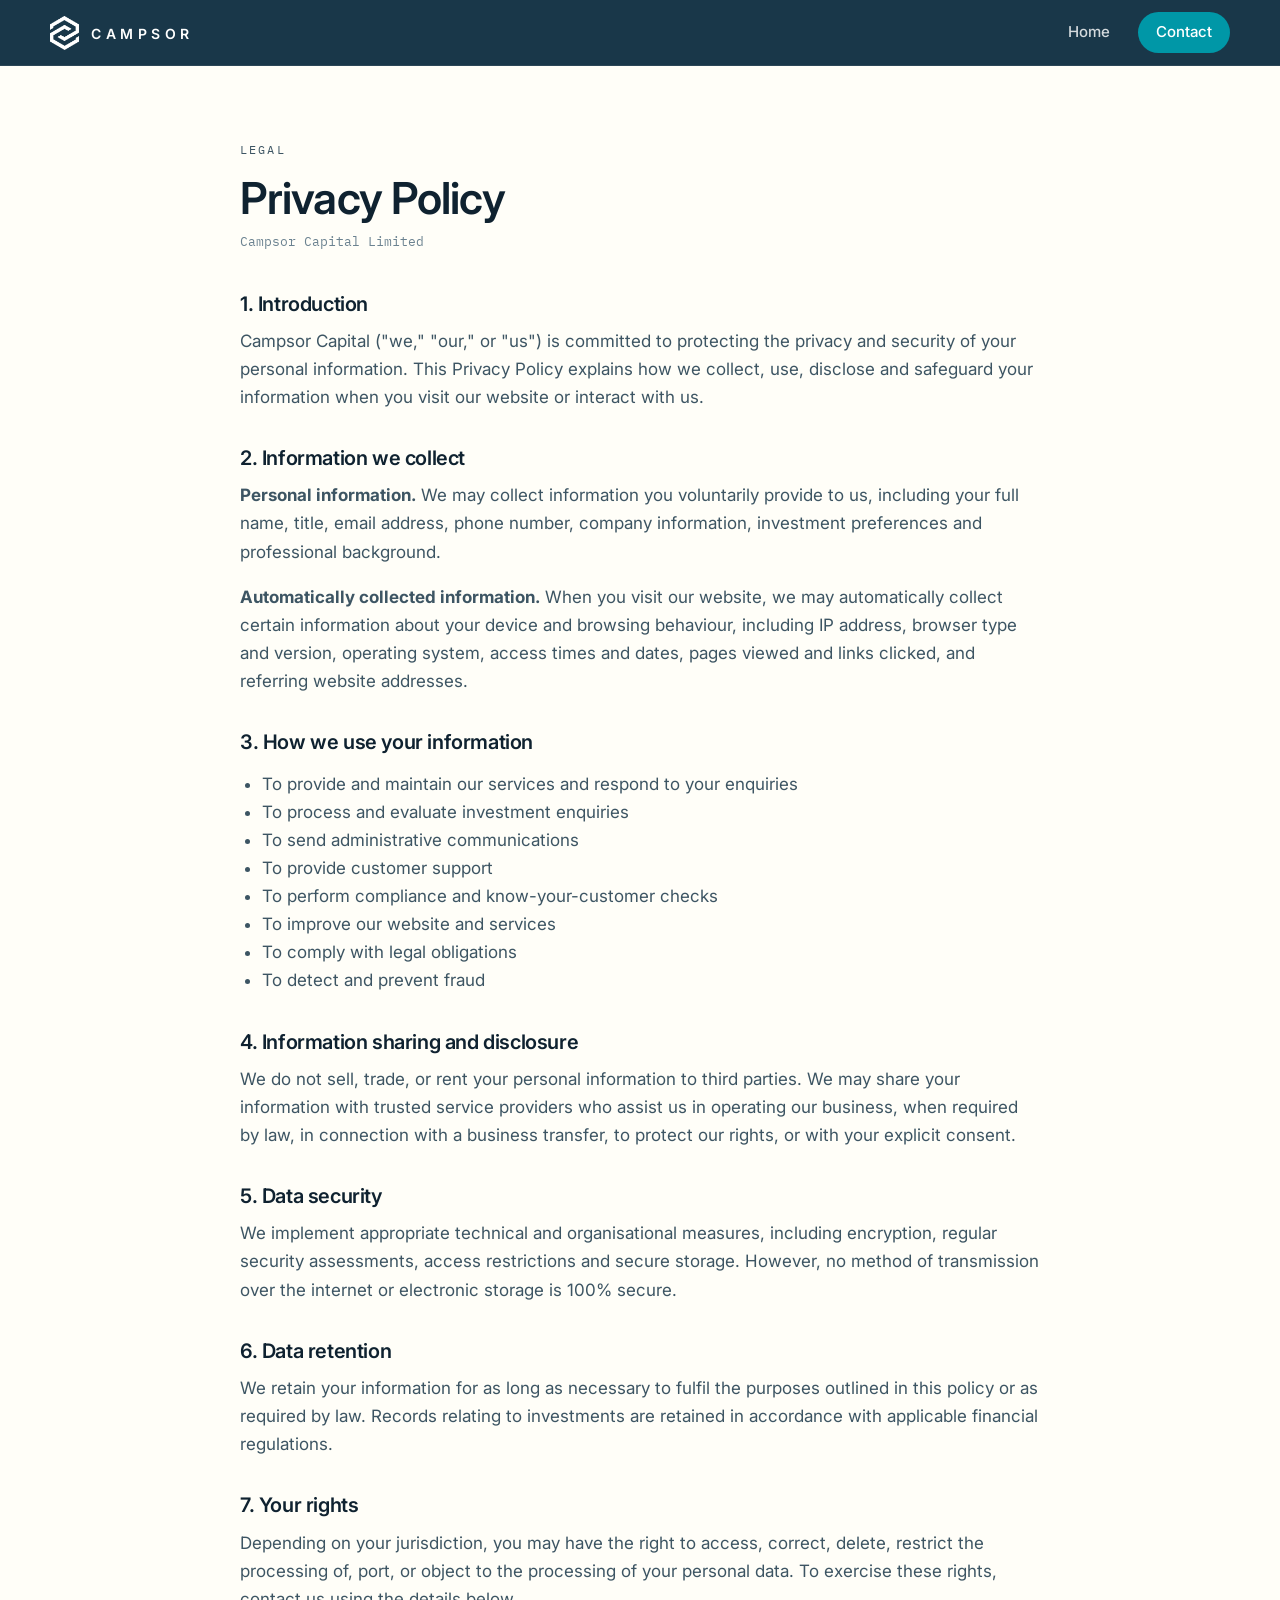
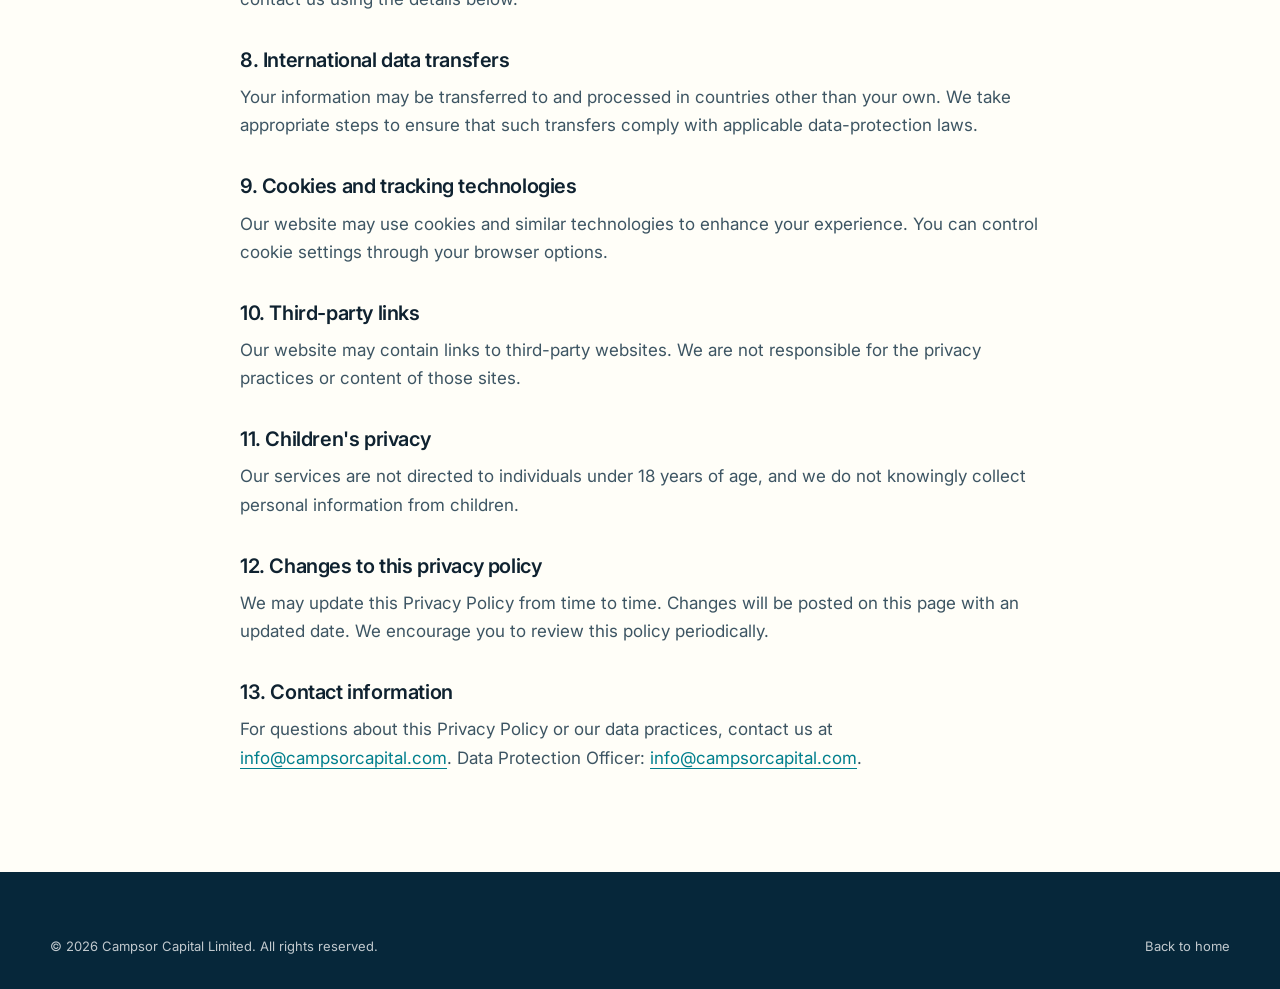
==== privacy.html @ a0e68c51 "Campsor website Co-Authored-By: Claude Fable 5.1 <noreply@anthropic.com>" ====
<!DOCTYPE html>
<html lang="en">
<head>
  <meta charset="utf-8">
  <meta name="viewport" content="width=device-width, initial-scale=1">
  <title>Privacy Policy | Campsor Capital</title>
  <meta name="robots" content="noindex">
  <link rel="icon" type="image/png" href="assets/favicon.png">
  <link rel="preconnect" href="https://fonts.googleapis.com">
  <link rel="preconnect" href="https://fonts.gstatic.com" crossorigin>
  <link href="https://fonts.googleapis.com/css2?family=Inter:wght@300;400;500;600;700&family=IBM+Plex+Mono:wght@400;500&display=swap" rel="stylesheet">
  <link rel="stylesheet" href="css/style.css">
  <link rel="stylesheet" href="css/themes.css">
  <link rel="stylesheet" href="css/themes-2.css">
  <script>(function(){try{var t=localStorage.getItem("campsor-theme")||"navy";document.documentElement.setAttribute("data-theme",t);}catch(e){}})();</script>
  <style>
    .legal { padding: 140px 0 100px; }
    .legal .container { max-width: 800px; }
    .legal h1 { font-size: clamp(32px, 4vw, 44px); margin-bottom: 8px; }
    .legal .updated { color: var(--ink-3); font-family: var(--font-mono); font-size: 13px; margin-bottom: 40px; }
    .legal h2 { font-size: 20px; margin: 36px 0 12px; }
    .legal p, .legal li { color: var(--ink-2); }
    .legal ul { padding-left: 22px; }
    .legal a { color: var(--teal-600); border-bottom: 1px solid currentColor; }
  </style>
</head>
<body>

<header class="nav is-scrolled">
  <div class="container nav__inner">
    <a href="index.html" class="brand" aria-label="Campsor Capital home">
      <img src="assets/mark-white.png" alt="" class="brand__mark">
      <span class="brand__word">CAMPSOR</span>
    </a>
    <nav class="nav__links" style="transform:none;position:static;padding:0;background:none;box-shadow:none;flex-direction:row">
      <a href="index.html">Home</a>
      <a href="index.html#contact" class="nav__cta">Contact</a>
    </nav>
  </div>
</header>

<main class="legal section--light">
  <div class="container">
    <p class="eyebrow">Legal</p>
    <h1>Privacy Policy</h1>
    <p class="updated">Campsor Capital Limited</p>

    <h2>1. Introduction</h2>
    <p>Campsor Capital ("we," "our," or "us") is committed to protecting the privacy and security of your personal information. This Privacy Policy explains how we collect, use, disclose and safeguard your information when you visit our website or interact with us.</p>

    <h2>2. Information we collect</h2>
    <p><strong>Personal information.</strong> We may collect information you voluntarily provide to us, including your full name, title, email address, phone number, company information, investment preferences and professional background.</p>
    <p><strong>Automatically collected information.</strong> When you visit our website, we may automatically collect certain information about your device and browsing behaviour, including IP address, browser type and version, operating system, access times and dates, pages viewed and links clicked, and referring website addresses.</p>

    <h2>3. How we use your information</h2>
    <ul>
      <li>To provide and maintain our services and respond to your enquiries</li>
      <li>To process and evaluate investment enquiries</li>
      <li>To send administrative communications</li>
      <li>To provide customer support</li>
      <li>To perform compliance and know-your-customer checks</li>
      <li>To improve our website and services</li>
      <li>To comply with legal obligations</li>
      <li>To detect and prevent fraud</li>
    </ul>

    <h2>4. Information sharing and disclosure</h2>
    <p>We do not sell, trade, or rent your personal information to third parties. We may share your information with trusted service providers who assist us in operating our business, when required by law, in connection with a business transfer, to protect our rights, or with your explicit consent.</p>

    <h2>5. Data security</h2>
    <p>We implement appropriate technical and organisational measures, including encryption, regular security assessments, access restrictions and secure storage. However, no method of transmission over the internet or electronic storage is 100% secure.</p>

    <h2>6. Data retention</h2>
    <p>We retain your information for as long as necessary to fulfil the purposes outlined in this policy or as required by law. Records relating to investments are retained in accordance with applicable financial regulations.</p>

    <h2>7. Your rights</h2>
    <p>Depending on your jurisdiction, you may have the right to access, correct, delete, restrict the processing of, port, or object to the processing of your personal data. To exercise these rights, contact us using the details below.</p>

    <h2>8. International data transfers</h2>
    <p>Your information may be transferred to and processed in countries other than your own. We take appropriate steps to ensure that such transfers comply with applicable data-protection laws.</p>

    <h2>9. Cookies and tracking technologies</h2>
    <p>Our website may use cookies and similar technologies to enhance your experience. You can control cookie settings through your browser options.</p>

    <h2>10. Third-party links</h2>
    <p>Our website may contain links to third-party websites. We are not responsible for the privacy practices or content of those sites.</p>

    <h2>11. Children's privacy</h2>
    <p>Our services are not directed to individuals under 18 years of age, and we do not knowingly collect personal information from children.</p>

    <h2>12. Changes to this privacy policy</h2>
    <p>We may update this Privacy Policy from time to time. Changes will be posted on this page with an updated date. We encourage you to review this policy periodically.</p>

    <h2>13. Contact information</h2>
    <p>For questions about this Privacy Policy or our data practices, contact us at <a href="mailto:info@campsorcapital.com">info@campsorcapital.com</a>. Data Protection Officer: <a href="mailto:info@campsorcapital.com">info@campsorcapital.com</a>.</p>
  </div>
</main>

<footer class="footer">
  <div class="container">
    <div class="footer__bottom" style="border-top:0;padding-top:0">
      <span>© <script>document.write(new Date().getFullYear())</script> Campsor Capital Limited. All rights reserved.</span>
      <a href="index.html">Back to home</a>
    </div>
  </div>
</footer>
</body>
</html>
---- css/style.css ----
/* ==========================================================================
   Campsor Capital — design tokens
   ========================================================================== */
:root {
  --teal: #0097A7;
  --teal-600: #007F8D;
  --teal-300: #4FC3D1;
  --teal-100: #CFEDF1;
  --navy: #06273A;
  --navy-800: #0B3448;
  --navy-700: #123F55;
  --ink: #0F2230;
  --ink-2: #3D5563;
  --ink-3: #6B8290;
  --paper: #FFFEF8;
  --paper-2: #F4F6F5;
  --line: rgba(6, 39, 58, 0.12);
  --line-on-dark: rgba(255, 255, 255, 0.14);
  --white: #FFFFFF;

  --font-sans: "Inter", "Roboto", system-ui, -apple-system, "Segoe UI", sans-serif;
  --font-mono: "IBM Plex Mono", "SFMono-Regular", Menlo, Consolas, monospace;

  --container: 1180px;
  --radius: 12px;
  --shadow: 0 20px 50px -30px rgba(6, 39, 58, 0.45);
  --ease: cubic-bezier(.2, .7, .2, 1);
}

*, *::before, *::after { box-sizing: border-box; }
html { scroll-behavior: smooth; -webkit-text-size-adjust: 100%; }
body {
  margin: 0;
  font-family: var(--font-sans);
  font-size: 17px;
  line-height: 1.65;
  color: var(--ink);
  background: var(--paper);
  -webkit-font-smoothing: antialiased;
}
img { max-width: 100%; display: block; }
a { color: inherit; text-decoration: none; }
h1, h2, h3 { margin: 0; line-height: 1.12; letter-spacing: -0.02em; font-weight: 600; }
h2 { font-size: clamp(30px, 3.6vw, 44px); }
h3 { font-size: 21px; }
p { margin: 0 0 1em; }
p:last-child { margin-bottom: 0; }
sup { font-size: .5em; vertical-align: super; }

.container { width: min(var(--container), calc(100% - 48px)); margin: 0 auto; }

.eyebrow {
  font-family: var(--font-mono);
  font-size: 12px;
  letter-spacing: .18em;
  text-transform: uppercase;
  color: var(--teal);
  margin: 0 0 14px;
}
.eyebrow--center { text-align: center; }
.section--teal .eyebrow, .section--navy .eyebrow { color: var(--teal-300); }
.section--teal .eyebrow { color: rgba(255,255,255,.75); }
.lead { font-size: 19px; line-height: 1.6; }

/* ==========================================================================
   Nav
   ========================================================================== */
.nav {
  position: fixed; inset: 0 0 auto 0; z-index: 50;
  height: 76px;
  background: rgba(6, 39, 58, 0.55);
  backdrop-filter: blur(14px) saturate(140%);
  -webkit-backdrop-filter: blur(14px) saturate(140%);
  border-bottom: 1px solid rgba(255,255,255,.08);
  transition: background .3s var(--ease), height .3s var(--ease);
}
.nav.is-scrolled { background: rgba(6, 39, 58, 0.92); height: 66px; }
.nav__inner { display: flex; align-items: center; height: 100%; gap: 32px; }
.brand { display: flex; align-items: center; gap: 12px; color: var(--white); }
.brand__mark { height: 34px; width: auto; }
.brand__word { font-weight: 600; letter-spacing: .32em; font-size: 14px; padding-top: 2px; }
.nav__links { display: flex; gap: 6px; margin-left: auto; }
.nav__links a {
  color: rgba(255,255,255,.82); font-weight: 500; font-size: 15px;
  padding: 8px 14px; border-radius: 8px; position: relative;
  transition: color .2s;
}
.nav__links a::after {
  content: ""; position: absolute; left: 14px; right: 14px; bottom: 4px; height: 1px;
  background: var(--teal-300); transform: scaleX(0); transform-origin: left;
  transition: transform .3s var(--ease);
}
.nav__links a:hover, .nav__links a.is-active { color: var(--white); }
.nav__links a:hover::after, .nav__links a.is-active::after { transform: scaleX(1); }
.nav__links a.nav__cta {
  margin-left: 8px; color: var(--white); background: var(--teal);
  border-radius: 999px; padding: 8px 18px;
}
.nav__links a.nav__cta::after { display: none; }
.nav__links a.nav__cta:hover { background: var(--teal-600); }
.nav__social { display: flex; gap: 6px; }
.nav__social a, .footer__social a {
  width: 36px; height: 36px; display: grid; place-items: center; border-radius: 50%;
  color: rgba(255,255,255,.8); transition: background .2s, color .2s;
}
.nav__social a:hover, .footer__social a:hover { background: rgba(255,255,255,.12); color: var(--white); }
.nav__burger { display: none; background: none; border: 0; width: 40px; height: 40px; padding: 8px; cursor: pointer; margin-left: auto; }
.nav__burger span { display: block; height: 2px; background: #fff; margin: 5px 0; transition: transform .3s, opacity .3s; }

/* ==========================================================================
   Hero
   ========================================================================== */
.hero {
  position: relative; min-height: min(100vh, 920px); min-height: min(100svh, 920px);
  display: flex; align-items: center; color: var(--white); overflow: hidden;
  background: var(--navy);
}
.hero__bg { position: absolute; inset: 0; }
.hero__photo { width: 100%; height: 100%; object-fit: cover; opacity: .55; filter: saturate(.6) contrast(1.05); transform: scale(1.04); }
.hero__tint {
  position: absolute; inset: 0;
  background:
    linear-gradient(180deg, rgba(6,39,58,.55) 0%, rgba(6,39,58,.75) 60%, rgba(6,39,58,1) 100%),
    linear-gradient(90deg, rgba(0,151,167,.35), rgba(6,39,58,.1) 60%);
}
.hero__grid {
  position: absolute; inset: 0; opacity: .35;
  background-image:
    linear-gradient(rgba(255,255,255,.07) 1px, transparent 1px),
    linear-gradient(90deg, rgba(255,255,255,.07) 1px, transparent 1px);
  background-size: 72px 72px;
  mask-image: radial-gradient(ellipse at 50% 40%, #000 30%, transparent 75%);
  -webkit-mask-image: radial-gradient(ellipse at 50% 40%, #000 30%, transparent 75%);
}
.hero__canvas { position: absolute; inset: 0; width: 100%; height: 100%; opacity: .9; }
.hero__content { position: relative; padding: 140px 0 120px; max-width: 820px; }
.hero .eyebrow { color: var(--teal-300); }
.hero h1 {
  font-size: clamp(44px, 7.2vw, 88px); font-weight: 700; letter-spacing: .02em;
  line-height: 1; margin-bottom: 22px;
}
.hero__lead { font-size: clamp(17px, 1.6vw, 21px); color: rgba(255,255,255,.82); max-width: 620px; margin-bottom: 34px; }
.hero__actions { display: flex; gap: 14px; flex-wrap: wrap; margin-bottom: 56px; }
.hero__ticks {
  display: flex; align-items: center; gap: 14px; flex-wrap: wrap;
  font-family: var(--font-mono); font-size: 12px; letter-spacing: .12em; text-transform: uppercase;
  color: rgba(255,255,255,.6);
}
.hero__ticks i { width: 4px; height: 4px; border-radius: 50%; background: var(--teal-300); }
.hero__scroll {
  position: absolute; left: 50%; bottom: 28px; transform: translateX(-50%);
  width: 26px; height: 42px; border: 1.5px solid rgba(255,255,255,.4); border-radius: 14px;
}
.hero__scroll span {
  position: absolute; left: 50%; top: 8px; width: 3px; height: 8px; margin-left: -1.5px;
  border-radius: 2px; background: var(--teal-300); animation: scrollDot 1.8s infinite var(--ease);
}
@keyframes scrollDot { 0% { transform: translateY(0); opacity: 1 } 70% { transform: translateY(16px); opacity: 0 } 100% { opacity: 0 } }

/* Buttons */
.btn {
  display: inline-flex; align-items: center; justify-content: center; gap: 8px;
  padding: 13px 26px; border-radius: 999px; font-weight: 600; font-size: 15px;
  border: 1.5px solid transparent; cursor: pointer; transition: transform .2s var(--ease), background .2s, border-color .2s, color .2s;
  font-family: inherit;
}
.btn:hover { transform: translateY(-1px); }
.btn--primary { background: var(--teal); color: #fff; }
.btn--primary:hover { background: var(--teal-600); }
.btn--ghost { border-color: rgba(255,255,255,.45); color: #fff; }
.btn--ghost:hover { border-color: #fff; background: rgba(255,255,255,.08); }
.btn--light { background: var(--paper); color: var(--navy); }
.btn--light:hover { background: #fff; }

/* ==========================================================================
   Sections
   ========================================================================== */
.section { padding: 110px 0; position: relative; }
.section--tight { padding: 64px 0; }
.section--light { background: var(--paper); color: var(--ink); }
.section--teal { background: var(--teal); color: #fff; }
.section--navy { background: var(--navy); color: #fff; }
.section--navy::before {
  content: ""; position: absolute; inset: 0; pointer-events: none; opacity: .5;
  background-image:
    linear-gradient(rgba(255,255,255,.05) 1px, transparent 1px),
    linear-gradient(90deg, rgba(255,255,255,.05) 1px, transparent 1px);
  background-size: 72px 72px;
  mask-image: radial-gradient(ellipse at 80% 20%, #000 20%, transparent 70%);
  -webkit-mask-image: radial-gradient(ellipse at 80% 20%, #000 20%, transparent 70%);
}
.section__head { max-width: 760px; margin-bottom: 56px; }
.section__lead { margin-top: 22px; color: var(--ink-2); }
.section--teal .section__lead, .section--navy .section__lead { color: rgba(255,255,255,.8); }

/* About */
.about { display: grid; grid-template-columns: 1.4fr 1fr; gap: 64px; align-items: start; }
.about__text p { color: var(--ink-2); }
.about__text .lead { color: var(--ink); }
.facts {
  list-style: none; margin: 0; padding: 0;
  border: 1px solid var(--line); border-radius: var(--radius); background: #fff; box-shadow: var(--shadow);
  overflow: hidden;
}
.facts li {
  display: flex; justify-content: space-between; gap: 16px; padding: 16px 22px;
  border-top: 1px solid var(--line); font-size: 15px;
}
.facts li:first-child { border-top: 0; }
.facts__k { font-family: var(--font-mono); font-size: 12px; letter-spacing: .12em; text-transform: uppercase; color: var(--teal); padding-top: 3px; white-space: nowrap; }
.facts__v { text-align: right; font-weight: 500; color: var(--ink); }

/* Fund pillars */
.pillars { display: grid; grid-template-columns: 1fr 1fr; gap: 28px; }
.pillar {
  background: rgba(255,255,255,.08); border: 1px solid rgba(255,255,255,.18);
  border-radius: var(--radius); padding: 36px 34px;
  backdrop-filter: blur(6px);
  transition: transform .3s var(--ease), background .3s;
}
.pillar:hover { transform: translateY(-4px); background: rgba(255,255,255,.12); }
.pillar__num { font-family: var(--font-mono); color: rgba(255,255,255,.6); font-size: 13px; letter-spacing: .2em; margin-bottom: 18px; }
.pillar h3 { margin-bottom: 14px; color: #fff; }
.pillar p { color: rgba(255,255,255,.88); }

/* Hedge cards */
.cards { display: grid; grid-template-columns: repeat(3, 1fr); gap: 24px; }
.card {
  position: relative; padding: 36px 30px; border-radius: var(--radius);
  background: linear-gradient(180deg, rgba(255,255,255,.06), rgba(255,255,255,.02));
  border: 1px solid var(--line-on-dark);
  transition: transform .3s var(--ease), border-color .3s;
}
.card::before {
  content: ""; position: absolute; left: 30px; right: 30px; top: 0; height: 2px;
  background: linear-gradient(90deg, var(--teal), transparent); opacity: .9;
}
.card:hover { transform: translateY(-4px); border-color: rgba(79,195,209,.5); }
.card__icon {
  width: 64px; height: 64px; border-radius: 14px; display: grid; place-items: center;
  color: var(--teal-300); background: rgba(0,151,167,.14); border: 1px solid rgba(79,195,209,.3);
  margin-bottom: 22px;
}
.card h3 { margin-bottom: 12px; color: #fff; }
.card p { color: rgba(255,255,255,.75); font-size: 16px; }

/* Performance */
.perf { background: #fff; border: 1px solid var(--line); border-radius: 16px; box-shadow: var(--shadow); overflow: hidden; }
.perf__chart-wrap { padding: 28px 28px 8px; }
.perf__chart-head { display: flex; justify-content: space-between; align-items: baseline; gap: 16px; flex-wrap: wrap; margin-bottom: 10px; }
.perf__chart-title { font-weight: 600; color: var(--ink); }
.perf__chart-sub { font-size: 13px; color: var(--ink-3); font-family: var(--font-mono); letter-spacing: .02em; }
.chart { position: relative; height: 300px; width: 100%; }
.chart svg { width: 100%; height: 100%; display: block; overflow: visible; }
.chart .grid line { stroke: var(--line); stroke-width: 1; }
.chart .axis text { fill: var(--ink-3); font-family: var(--font-mono); font-size: 11px; }
.chart .series { fill: none; stroke: var(--teal); stroke-width: 2; stroke-linejoin: round; stroke-linecap: round; }
.chart .area { fill: url(#perfGrad); }
.chart .crosshair { stroke: var(--navy); stroke-width: 1; stroke-dasharray: 3 3; opacity: 0; }
.chart .dot { fill: var(--teal); stroke: #fff; stroke-width: 2; r: 5; opacity: 0; }
.chart .endlabel { font-family: var(--font-mono); font-size: 12px; font-weight: 500; fill: var(--ink); }
.chart .enddot { fill: var(--teal); stroke: #fff; stroke-width: 2; }
.chart .yeartick { fill: var(--ink-3); font-family: var(--font-mono); font-size: 11px; }
.chart__tip {
  position: absolute; pointer-events: none; opacity: 0; transform: translate(-50%, -100%);
  background: var(--navy); color: #fff; padding: 8px 12px; border-radius: 8px;
  font-size: 13px; line-height: 1.4; white-space: nowrap; box-shadow: 0 10px 30px -10px rgba(6,39,58,.6);
  transition: opacity .12s;
}
.chart__tip b { font-family: var(--font-mono); font-weight: 500; }
.chart__tip small { color: rgba(255,255,255,.65); display: block; font-size: 11px; }

.table-wrap { overflow-x: auto; border-top: 1px solid var(--line); -webkit-overflow-scrolling: touch; }
.perf-table { width: 100%; border-collapse: collapse; font-family: var(--font-mono); font-size: 13.5px; min-width: 860px; }
.perf-table th, .perf-table td { padding: 12px 10px; text-align: right; white-space: nowrap; }
.perf-table thead th {
  background: var(--navy); color: rgba(255,255,255,.85); font-weight: 500; font-size: 11px; letter-spacing: .12em; text-transform: uppercase;
  position: sticky; top: 0;
}
.perf-table tbody th { text-align: left; font-weight: 600; color: var(--navy); background: var(--paper-2); }
.perf-table tbody tr { border-top: 1px solid var(--line); }
.perf-table tbody tr:hover td { background: rgba(0,151,167,.06); }
.perf-table td.neg { color: #B4432A; }
.perf-table td.pos-strong { color: var(--teal-600); font-weight: 500; }
.perf-table .perf-table__annual { font-weight: 600; color: var(--navy); background: rgba(0,151,167,.08); border-left: 1px solid var(--line); }
.perf-table thead .perf-table__annual { color: #fff; background: var(--teal-600); }
.footnote { padding: 22px 28px 28px; font-size: 12.5px; line-height: 1.6; color: var(--ink-3); border-top: 1px solid var(--line); background: var(--paper-2); }

/* Partners */
.partners { display: grid; grid-template-columns: repeat(4, 1fr); gap: 28px; align-items: center; margin-top: 28px; }
.partner {
  display: grid; place-items: center; height: 96px; padding: 18px 26px; border-radius: 10px;
  background: rgba(255,255,255,.06); border: 1px solid rgba(255,255,255,.14);
  transition: background .2s, transform .2s var(--ease);
}
.partner:hover { background: rgba(255,255,255,.12); transform: translateY(-2px); }
.partner img { max-height: 52px; width: auto; object-fit: contain; }
.partner--text { color: #fff; font-weight: 700; font-size: 26px; letter-spacing: -.01em; font-family: "Inter", Arial, sans-serif; }

/* Team */
.team { display: grid; grid-template-columns: repeat(2, 1fr); gap: 24px; }
.member {
  background: #fff; border: 1px solid var(--line); border-radius: var(--radius); padding: 30px 30px 28px;
  transition: transform .3s var(--ease), box-shadow .3s;
}
.member:hover { transform: translateY(-3px); box-shadow: var(--shadow); }
.member__head { display: flex; align-items: center; gap: 16px; margin-bottom: 16px; }
.member__avatar {
  flex: 0 0 56px; width: 56px; height: 56px; border-radius: 14px; display: grid; place-items: center;
  background: linear-gradient(135deg, var(--navy), var(--teal)); color: #fff;
  font-family: var(--font-mono); font-weight: 500; letter-spacing: .05em;
}
.member h3 { font-size: 19px; }
.member h3 a { border-bottom: 1px solid transparent; transition: border-color .2s, color .2s; }
.member h3 a:hover { color: var(--teal-600); border-color: var(--teal-600); }
.member__role { margin: 4px 0 0; font-size: 13px; color: var(--teal-600); font-family: var(--font-mono); letter-spacing: .04em; }
.member > p { color: var(--ink-2); font-size: 15.5px; }

/* Contact */
.contact { display: grid; grid-template-columns: 1fr 1.25fr; gap: 64px; align-items: start; }
.contact__text h2 { margin-bottom: 20px; }
.contact__text p { color: rgba(255,255,255,.88); }
.contact__mail { margin-top: 28px; font-size: 15px; }
.contact__mail a { border-bottom: 1px solid rgba(255,255,255,.5); font-weight: 500; }
.contact__mail a:hover { border-color: #fff; }
.form { background: rgba(6,39,58,.18); border: 1px solid rgba(255,255,255,.22); border-radius: 16px; padding: 30px; }
.form__row { display: grid; grid-template-columns: 1fr 1fr; gap: 16px; }
.field { display: block; margin-bottom: 16px; }
.field span { display: block; font-size: 12px; letter-spacing: .1em; text-transform: uppercase; font-family: var(--font-mono); color: rgba(255,255,255,.75); margin-bottom: 7px; }
.field input, .field textarea {
  width: 100%; padding: 12px 14px; border-radius: 8px; font: inherit; font-size: 15px; color: var(--ink);
  background: var(--paper); border: 1.5px solid transparent; outline: none; transition: border-color .2s, box-shadow .2s;
}
.field input:focus, .field textarea:focus { border-color: var(--navy); box-shadow: 0 0 0 3px rgba(6,39,58,.25); }
.field textarea { resize: vertical; min-height: 120px; }
.hp { position: absolute; left: -9999px; width: 1px; height: 1px; opacity: 0; }
.check { display: flex; gap: 10px; align-items: flex-start; font-size: 14px; color: rgba(255,255,255,.85); margin: 4px 0 22px; }
.check input { margin-top: 4px; accent-color: var(--navy); }
.form .btn { width: 100%; }
.form__status { margin: 14px 0 0; font-size: 14px; min-height: 1.4em; color: #fff; }
.form__status.is-error { color: #FFD9CF; }

/* Footer */
.footer { background: var(--navy); color: rgba(255,255,255,.75); padding: 64px 0 32px; }
.footer__top { display: flex; align-items: center; gap: 32px; flex-wrap: wrap; padding-bottom: 32px; border-bottom: 1px solid var(--line-on-dark); }
.brand--footer .brand__mark { height: 30px; }
.footer__links { display: flex; gap: 22px; flex-wrap: wrap; margin-left: auto; font-size: 14px; }
.footer__links a:hover, .footer__bottom a:hover { color: #fff; }
.footer__social { display: flex; gap: 4px; }
.footer__legal { padding: 28px 0; font-size: 13px; line-height: 1.65; max-width: 980px; color: rgba(255,255,255,.6); }
.footer__legal p { margin-bottom: 10px; }
.footer__bottom { display: flex; justify-content: space-between; gap: 16px; flex-wrap: wrap; padding-top: 20px; border-top: 1px solid var(--line-on-dark); font-size: 13px; }

/* Reveal on scroll */
.reveal { opacity: 0; transform: translateY(18px); transition: opacity .7s var(--ease), transform .7s var(--ease); }
.reveal.is-visible { opacity: 1; transform: none; }
@media (prefers-reduced-motion: reduce) {
  .reveal { opacity: 1; transform: none; transition: none; }
  html { scroll-behavior: auto; }
  .hero__scroll span { animation: none; }
}

/* ==========================================================================
   Responsive
   ========================================================================== */
@media (max-width: 1024px) {
  .cards { grid-template-columns: 1fr; }
  .partners { grid-template-columns: repeat(2, 1fr); }
}
@media (max-width: 880px) {
  .nav__links {
    position: fixed; top: 0; right: 0; bottom: 0; width: min(320px, 85vw);
    flex-direction: column; gap: 4px; padding: 96px 22px 32px;
    background: var(--navy); transform: translateX(100%); transition: transform .35s var(--ease);
    box-shadow: -20px 0 60px rgba(0,0,0,.35);
  }
  .nav__links.is-open { transform: none; }
  .nav__links a { font-size: 18px; padding: 12px 14px; }
  .nav__links a.nav__cta { margin: 12px 0 0; text-align: center; }
  .nav__social { display: none; }
  .nav__burger { display: block; position: relative; z-index: 60; }
  .nav__burger.is-open span:nth-child(1) { transform: translateY(7px) rotate(45deg); }
  .nav__burger.is-open span:nth-child(2) { opacity: 0; }
  .nav__burger.is-open span:nth-child(3) { transform: translateY(-7px) rotate(-45deg); }
  .brand__word { display: none; }

  .section { padding: 80px 0; }
  .about, .pillars, .team, .contact { grid-template-columns: 1fr; gap: 32px; }
  .hero__content { padding: 130px 0 110px; }
}
@media (max-width: 560px) {
  body { font-size: 16px; }
  .container { width: calc(100% - 36px); }
  .form__row { grid-template-columns: 1fr; gap: 0; }
  .form { padding: 22px; }
  .partners { grid-template-columns: 1fr 1fr; gap: 14px; }
  .partner { height: 80px; padding: 14px; }
  .partner--text { font-size: 20px; }
  .facts li { flex-direction: column; gap: 4px; }
  .facts__v { text-align: left; }
  .chart { height: 220px; }
  .perf__chart-wrap { padding: 20px 16px 4px; }
  .footnote { padding: 18px 16px 22px; }
  .hero__actions .btn { flex: 1 1 100%; }
}

.perf-table .ytd { display: inline-block; margin-left: 6px; font-size: 9px; letter-spacing: .1em; color: var(--teal-600); vertical-align: middle; }
---- css/themes.css ----
/* ==========================================================================
   Team avatar with optional photo (falls back to initials)
   ========================================================================== */
.member__avatar { position: relative; overflow: hidden; }
.member__avatar img { position: absolute; inset: 0; width: 100%; height: 100%; object-fit: cover; z-index: 1; }

/* ==========================================================================
   THEME VARIANTS - selected via <html data-theme="navy|teal|light">
   Default (no attribute / "navy") = Navy Tech, defined in style.css.
   ========================================================================== */

/* ---------- Theme B: Teal Heritage - closest to the original site ---------- */
[data-theme="teal"] .nav { background: rgba(0,151,167,.92); border-bottom-color: rgba(255,255,255,.14); }
[data-theme="teal"] .nav.is-scrolled { background: rgba(0,151,167,.97); }
[data-theme="teal"] .nav__links a.nav__cta { background: var(--navy); }
[data-theme="teal"] .nav__links a.nav__cta:hover { background: var(--navy-700); }
[data-theme="teal"] .nav__links a::after { background: #fff; }

[data-theme="teal"] .hero { background: var(--teal); }
[data-theme="teal"] .hero__photo { opacity: .75; filter: saturate(.85) contrast(1.05); }
[data-theme="teal"] .hero__tint {
  background:
    linear-gradient(180deg, rgba(0,151,167,.55) 0%, rgba(0,120,135,.55) 55%, rgba(0,151,167,.96) 100%),
    linear-gradient(90deg, rgba(6,39,58,.45), rgba(6,39,58,0) 70%);
}
[data-theme="teal"] .hero__grid { opacity: .25; }
[data-theme="teal"] .hero .eyebrow { color: #CFEDF1; }
[data-theme="teal"] .hero__ticks i { background: #CFEDF1; }
[data-theme="teal"] .btn--primary { background: var(--navy); }
[data-theme="teal"] .btn--primary:hover { background: var(--navy-700); }

[data-theme="teal"] .section--navy { background: var(--teal-600); }
[data-theme="teal"] .section--navy::before { opacity: .35; }
[data-theme="teal"] .card { background: rgba(255,255,255,.08); border-color: rgba(255,255,255,.22); }
[data-theme="teal"] .card::before { background: linear-gradient(90deg, #fff, transparent); }
[data-theme="teal"] .card__icon { color: #fff; background: rgba(255,255,255,.14); border-color: rgba(255,255,255,.3); }
[data-theme="teal"] .card p { color: rgba(255,255,255,.88); }
[data-theme="teal"] .section--navy .eyebrow { color: rgba(255,255,255,.75); }

[data-theme="teal"] .perf-table thead th { background: var(--teal); color: #fff; }
[data-theme="teal"] .perf-table thead .perf-table__annual { background: var(--navy); }
[data-theme="teal"] .member__avatar { background: var(--teal); }
[data-theme="teal"] .footer { background: var(--teal-600); color: rgba(255,255,255,.85); }
[data-theme="teal"] .footer__legal { color: rgba(255,255,255,.75); }
[data-theme="teal"] .chart__tip { background: var(--teal-600); }

/* ---------- Theme C: Light Institutional - airy, white with teal accents ---------- */
[data-theme="light"] .nav { background: rgba(255,254,248,.86); border-bottom-color: var(--line); }
[data-theme="light"] .nav.is-scrolled { background: rgba(255,254,248,.96); box-shadow: 0 6px 30px -20px rgba(6,39,58,.4); }
[data-theme="light"] .brand { color: var(--navy); }
[data-theme="light"] .nav .brand__mark { content: url("../assets/mark-navy.png"); }
[data-theme="light"] .nav__links a { color: var(--ink-2); }
[data-theme="light"] .nav__links a:hover, [data-theme="light"] .nav__links a.is-active { color: var(--navy); }
[data-theme="light"] .nav__links a::after { background: var(--teal); }
[data-theme="light"] .nav__links a.nav__cta { color: #fff; }
[data-theme="light"] .nav__social a { color: var(--ink-2); }
[data-theme="light"] .nav__social a:hover { background: rgba(6,39,58,.06); color: var(--navy); }
[data-theme="light"] .nav__burger span { background: var(--navy); }
@media (max-width: 880px) {
  [data-theme="light"] .nav__links { background: var(--paper); }
  [data-theme="light"] .nav__links a { color: var(--navy); }
}

[data-theme="light"] .hero { background: var(--paper); color: var(--navy); }
[data-theme="light"] .hero__photo { opacity: .28; filter: saturate(.5) contrast(1.05) brightness(1.15); }
[data-theme="light"] .hero__tint {
  background:
    linear-gradient(180deg, rgba(255,254,248,.55) 0%, rgba(255,254,248,.35) 50%, rgba(255,254,248,1) 100%),
    linear-gradient(90deg, rgba(207,237,241,.9), rgba(255,254,248,0) 70%);
}
[data-theme="light"] .hero__grid {
  background-image:
    linear-gradient(rgba(6,39,58,.08) 1px, transparent 1px),
    linear-gradient(90deg, rgba(6,39,58,.08) 1px, transparent 1px);
  opacity: .6;
}
[data-theme="light"] .hero__canvas { opacity: .55; }
[data-theme="light"] .hero .eyebrow { color: var(--teal-600); }
[data-theme="light"] .hero h1 { color: var(--navy); }
[data-theme="light"] .hero__lead { color: var(--ink-2); }
[data-theme="light"] .hero__ticks { color: var(--ink-3); }
[data-theme="light"] .hero__ticks i { background: var(--teal); }
[data-theme="light"] .btn--ghost { border-color: rgba(6,39,58,.35); color: var(--navy); }
[data-theme="light"] .btn--ghost:hover { border-color: var(--navy); background: rgba(6,39,58,.05); }
[data-theme="light"] .hero__scroll { border-color: rgba(6,39,58,.3); }

[data-theme="light"] .section--teal { background: var(--paper-2); color: var(--ink); }
[data-theme="light"] .section--teal .eyebrow { color: var(--teal-600); }
[data-theme="light"] .pillar { background: #fff; border-color: var(--line); backdrop-filter: none; box-shadow: var(--shadow); }
[data-theme="light"] .pillar:hover { background: #fff; }
[data-theme="light"] .pillar__num { color: var(--teal-600); }
[data-theme="light"] .pillar h3 { color: var(--navy); }
[data-theme="light"] .pillar p { color: var(--ink-2); }

[data-theme="light"] .section--navy { background: var(--teal); }
[data-theme="light"] .section--navy .eyebrow { color: rgba(255,255,255,.8); }
[data-theme="light"] .card { background: rgba(255,255,255,.1); border-color: rgba(255,255,255,.25); }
[data-theme="light"] .card::before { background: linear-gradient(90deg, #fff, transparent); }
[data-theme="light"] .card__icon { color: #fff; background: rgba(255,255,255,.14); border-color: rgba(255,255,255,.3); }
[data-theme="light"] .card p { color: rgba(255,255,255,.9); }

[data-theme="light"] #partners { background: var(--paper); border-top: 1px solid var(--line); border-bottom: 1px solid var(--line); }
[data-theme="light"] #partners .eyebrow { color: var(--teal-600); }
[data-theme="light"] .partner { background: var(--teal); border-color: var(--teal); }
[data-theme="light"] .partner:hover { background: var(--teal-600); }

[data-theme="light"] #contact { background: var(--navy); color: #fff; }
[data-theme="light"] #contact .eyebrow { color: var(--teal-300); }
[data-theme="light"] .form { background: rgba(255,255,255,.05); border-color: var(--line-on-dark); }
[data-theme="light"] .field input:focus, [data-theme="light"] .field textarea:focus { border-color: var(--teal); box-shadow: 0 0 0 3px rgba(0,151,167,.35); }
[data-theme="light"] .btn--light { background: var(--teal); color: #fff; }
[data-theme="light"] .btn--light:hover { background: var(--teal-300); color: var(--navy); }
[data-theme="light"] .check input { accent-color: var(--teal); }

/* ==========================================================================
   Theme switcher (preview only) - remove once a variant is chosen
   ========================================================================== */
.theme-switch {
  position: fixed; right: 18px; bottom: 18px; z-index: 90;
  display: flex; gap: 4px; padding: 5px; border-radius: 999px;
  background: rgba(6,39,58,.92); border: 1px solid rgba(255,255,255,.15); box-shadow: 0 12px 40px -12px rgba(0,0,0,.5);
  backdrop-filter: blur(10px);
}
.theme-switch button {
  font: 600 12px/1 var(--font-sans); letter-spacing: .02em; color: rgba(255,255,255,.75);
  background: none; border: 0; border-radius: 999px; padding: 9px 14px; cursor: pointer; transition: background .2s, color .2s;
}
.theme-switch button:hover { color: #fff; }
.theme-switch button.is-active { background: var(--teal); color: #fff; }
@media (max-width: 560px) { .theme-switch { right: 12px; bottom: 12px; } .theme-switch button { padding: 8px 11px; font-size: 11px; } }
---- css/themes-2.css ----
/* ==========================================================================
   FAMILY 2 - TERMINAL  (keys: tech, tech-teal, tech-light)
   Dark/teal/light colourways of the same monospace, data-desk design.
   Everything is driven by the variables in the colourway blocks below.
   ========================================================================== */
[data-theme^="tech"] {
  --radius: 4px;
  --font-sans: "IBM Plex Mono", "SFMono-Regular", Menlo, Consolas, monospace;
  /* colourway defaults = Terminal Navy */
  --paper: #060B10;
  --paper-2: #0A1219;
  --ink: #E6F1F4;
  --ink-2: #A9BEC7;
  --ink-3: #6E8791;
  --acc: #4FC3D1;
  --acc-rgb: 79,195,209;
  --acc-ink: #060B10;            /* text on accent */
  --panel: rgba(10,18,25,.88);
  --panel-2: #0F1C25;
  --line: rgba(var(--acc-rgb),.18);
  --line-on-dark: rgba(var(--acc-rgb),.22);
  --neg: #FF7A59;
  --nav-bg: rgba(6,11,16,.85);
  --nav-bg-solid: rgba(6,11,16,.96);
  --nav-ink: #E6F1F4;
  --footer-bg: #040709;
  --grid-rgb: 79,195,209;
  --scan: rgba(0,0,0,.25);
  --photo-opacity: .14;
  --shadow: 0 0 0 1px rgba(var(--acc-rgb),.08), 0 24px 60px -30px rgba(var(--acc-rgb),.35);
}
[data-theme="tech-teal"] {
  --paper: #03343A;
  --paper-2: #054149;
  --ink: #F0FBFC;
  --ink-2: #C5E6E9;
  --ink-3: #8DBFC4;
  --acc: #8FEBF3;
  --acc-rgb: 143,235,243;
  --acc-ink: #03343A;
  --panel: rgba(2,44,50,.85);
  --panel-2: #02535C;
  --neg: #FFB09B;
  --nav-bg: rgba(0,127,141,.85);
  --nav-bg-solid: rgba(0,110,123,.97);
  --nav-ink: #F0FBFC;
  --footer-bg: #022A2F;
  --grid-rgb: 143,235,243;
  --scan: rgba(0,0,0,.18);
  --photo-opacity: .18;
}
[data-theme="tech-light"] {
  --paper: #F6F8F7;
  --paper-2: #ECF1F0;
  --ink: #06273A;
  --ink-2: #3D5563;
  --ink-3: #6B8290;
  --acc: #0097A7;
  --acc-rgb: 0,151,167;
  --acc-ink: #FFFFFF;
  --panel: rgba(255,255,255,.92);
  --panel-2: #FFFFFF;
  --line: rgba(6,39,58,.16);
  --line-on-dark: rgba(6,39,58,.16);
  --neg: #C0392B;
  --nav-bg: rgba(246,248,247,.88);
  --nav-bg-solid: rgba(246,248,247,.97);
  --nav-ink: #06273A;
  --footer-bg: #06273A;
  --grid-rgb: 6,39,58;
  --scan: rgba(6,39,58,.03);
  --photo-opacity: .12;
  --shadow: 0 20px 50px -30px rgba(6,39,58,.45);
}

[data-theme^="tech"] body { background: var(--paper); color: var(--ink); }
[data-theme^="tech"] body::before {
  content: ""; position: fixed; inset: 0; z-index: 0; pointer-events: none; opacity: .5;
  background-image:
    linear-gradient(rgba(var(--grid-rgb),.07) 1px, transparent 1px),
    linear-gradient(90deg, rgba(var(--grid-rgb),.07) 1px, transparent 1px);
  background-size: 48px 48px;
}
[data-theme^="tech"] body::after {
  content: ""; position: fixed; inset: 0; z-index: 0; pointer-events: none; opacity: .35;
  background: repeating-linear-gradient(180deg, transparent 0 2px, var(--scan) 2px 3px);
}
[data-theme^="tech"] .section, [data-theme^="tech"] .hero, [data-theme^="tech"] .footer { position: relative; z-index: 1; }
[data-theme^="tech"] h1, [data-theme^="tech"] h2, [data-theme^="tech"] h3 { letter-spacing: -.01em; text-transform: uppercase; }
[data-theme^="tech"] h2 { font-size: clamp(26px, 3vw, 38px); }
[data-theme^="tech"] h3 { font-size: 17px; letter-spacing: .04em; }
[data-theme^="tech"] .eyebrow::before { content: "> "; }
[data-theme^="tech"] .eyebrow, [data-theme^="tech"] .section--teal .eyebrow, [data-theme^="tech"] .section--navy .eyebrow,
[data-theme^="tech"] .hero .eyebrow { color: var(--acc); }
[data-theme^="tech"] .lead { font-size: 17px; }

/* nav */
[data-theme^="tech"] .nav { background: var(--nav-bg); border-bottom: 1px solid rgba(var(--acc-rgb),.3); }
[data-theme^="tech"] .nav.is-scrolled { background: var(--nav-bg-solid); }
[data-theme^="tech"] .brand { color: var(--nav-ink); }
[data-theme^="tech"] .nav__links a { font-size: 13px; letter-spacing: .06em; text-transform: uppercase; color: var(--nav-ink); opacity: .85; }
[data-theme^="tech"] .nav__links a:hover, [data-theme^="tech"] .nav__links a.is-active { opacity: 1; color: var(--nav-ink); }
[data-theme^="tech"] .nav__links a::after { background: var(--acc); bottom: 2px; }
[data-theme^="tech"] .nav__links a.nav__cta { border-radius: 4px; background: transparent; border: 1px solid var(--acc); color: var(--acc); opacity: 1; }
[data-theme^="tech"] .nav__links a.nav__cta:hover { background: var(--acc); color: var(--acc-ink); }
[data-theme^="tech"] .nav__social a { color: var(--nav-ink); opacity: .8; }
[data-theme^="tech"] .nav__social a:hover { opacity: 1; background: rgba(var(--acc-rgb),.15); }
[data-theme^="tech"] .nav__burger span { background: var(--nav-ink); }
[data-theme^="tech"] .brand__word { letter-spacing: .38em; }
[data-theme="tech-light"] .nav .brand__mark { content: url("../assets/mark-navy.png"); }
@media (max-width: 880px) {
  [data-theme^="tech"] .nav__links { background: var(--paper-2); border-left: 1px solid var(--line); }
}

/* hero */
[data-theme^="tech"] .hero { background: var(--paper); color: var(--ink); }
[data-theme^="tech"] .hero__photo { opacity: var(--photo-opacity); filter: grayscale(1) contrast(1.3); }
[data-theme^="tech"] .hero__tint {
  background:
    radial-gradient(ellipse at 20% 40%, rgba(var(--acc-rgb),.28), transparent 55%),
    linear-gradient(180deg, transparent, var(--paper) 100%);
}
[data-theme^="tech"] .hero__grid {
  opacity: .55; background-size: 48px 48px; mask-image: none; -webkit-mask-image: none;
  background-image:
    linear-gradient(rgba(var(--grid-rgb),.09) 1px, transparent 1px),
    linear-gradient(90deg, rgba(var(--grid-rgb),.09) 1px, transparent 1px);
}
[data-theme^="tech"] .hero__canvas { opacity: 1; }
[data-theme="tech-light"] .hero__canvas { opacity: .7; filter: invert(1) hue-rotate(180deg) brightness(.7); }
[data-theme^="tech"] .hero__content { padding: 150px 0 120px; }
[data-theme^="tech"] .hero__content::before,
[data-theme^="tech"] .hero__content::after {
  content: ""; position: absolute; width: 28px; height: 28px; border: 1.5px solid var(--acc); opacity: .8;
}
[data-theme^="tech"] .hero__content::before { left: -28px; top: 118px; border-right: 0; border-bottom: 0; }
[data-theme^="tech"] .hero__content::after { right: -28px; bottom: 96px; border-left: 0; border-top: 0; }
[data-theme^="tech"] .hero h1 { font-weight: 600; letter-spacing: -.02em; font-size: clamp(38px, 6.4vw, 80px); color: var(--ink); }
[data-theme^="tech"] .hero h1::after { content: "_"; color: var(--acc); margin-left: 4px; animation: techCursor 1s steps(2) infinite; }
@keyframes techCursor { 50% { opacity: 0; } }
[data-theme^="tech"] .hero__lead { color: var(--ink-2); font-size: 16px; max-width: 640px; }
[data-theme^="tech"] .hero__ticks { color: var(--acc); }
[data-theme^="tech"] .hero__ticks span { border: 1px solid rgba(var(--acc-rgb),.4); padding: 6px 10px; border-radius: 3px; }
[data-theme^="tech"] .hero__ticks i { display: none; }
[data-theme^="tech"] .hero__scroll { border-radius: 3px; border-color: rgba(var(--acc-rgb),.5); }
[data-theme^="tech"] .hero__scroll span { background: var(--acc); }

/* buttons */
[data-theme^="tech"] .btn { border-radius: 4px; font-family: var(--font-sans); letter-spacing: .06em; text-transform: uppercase; font-size: 13px; }
[data-theme^="tech"] .btn--primary { background: var(--acc); color: var(--acc-ink); box-shadow: 0 0 24px -6px rgba(var(--acc-rgb),.7); }
[data-theme^="tech"] .btn--primary:hover { filter: brightness(1.1); }
[data-theme^="tech"] .btn--ghost { border-color: rgba(var(--acc-rgb),.55); color: var(--acc); }
[data-theme^="tech"] .btn--ghost:hover { border-color: var(--acc); background: rgba(var(--acc-rgb),.08); }
[data-theme^="tech"] .btn--light { background: var(--acc); color: var(--acc-ink); }

/* sections */
[data-theme^="tech"] .section--light { background: transparent; color: var(--ink); }
[data-theme^="tech"] .section--teal { background: rgba(var(--acc-rgb),.07); color: var(--ink); border-top: 1px solid var(--line); border-bottom: 1px solid var(--line); }
[data-theme^="tech"] .section--navy { background: transparent; color: var(--ink); }
[data-theme^="tech"] .section--navy::before { display: none; }
[data-theme^="tech"] .section__lead, [data-theme^="tech"] .about__text p, [data-theme^="tech"] .pillar p, [data-theme^="tech"] .card p,
[data-theme^="tech"] .member > p, [data-theme^="tech"] .contact__text p { color: var(--ink-2); }
[data-theme^="tech"] .about__text .lead { color: var(--ink); }

[data-theme^="tech"] .facts { background: var(--panel); border-color: var(--line); box-shadow: var(--shadow); }
[data-theme^="tech"] .facts li { border-color: var(--line); }
[data-theme^="tech"] .facts__k { color: var(--acc); }
[data-theme^="tech"] .facts__v { color: var(--ink); }

[data-theme^="tech"] .pillar, [data-theme^="tech"] .card, [data-theme^="tech"] .member, [data-theme^="tech"] .form {
  position: relative; background: var(--panel); border: 1px solid var(--line); backdrop-filter: none; border-radius: 4px; box-shadow: none;
}
[data-theme^="tech"] .pillar::before, [data-theme^="tech"] .card::before, [data-theme^="tech"] .member::before {
  content: ""; position: absolute; left: -1px; top: -1px; right: auto; width: 14px; height: 14px;
  border-top: 2px solid var(--acc); border-left: 2px solid var(--acc); background: none; opacity: 1;
}
[data-theme^="tech"] .pillar::after, [data-theme^="tech"] .card::after, [data-theme^="tech"] .member::after {
  content: ""; position: absolute; right: -1px; bottom: -1px; width: 14px; height: 14px;
  border-bottom: 2px solid var(--acc); border-right: 2px solid var(--acc);
}
[data-theme^="tech"] .pillar:hover, [data-theme^="tech"] .card:hover, [data-theme^="tech"] .member:hover {
  background: var(--panel); border-color: rgba(var(--acc-rgb),.6); box-shadow: 0 0 30px -12px rgba(var(--acc-rgb),.6);
}
[data-theme^="tech"] .pillar__num { color: var(--acc); }
[data-theme^="tech"] .pillar__num::before { content: "["; }
[data-theme^="tech"] .pillar__num::after { content: "]"; }
[data-theme^="tech"] .pillar h3, [data-theme^="tech"] .card h3 { color: var(--ink); }
[data-theme^="tech"] .card__icon { border-radius: 4px; color: var(--acc); background: rgba(var(--acc-rgb),.08); border-color: rgba(var(--acc-rgb),.4); }

/* performance */
[data-theme^="tech"] .perf { background: var(--panel); border-color: var(--line); border-radius: 4px; box-shadow: var(--shadow); }
[data-theme^="tech"] .perf__chart-title { color: var(--ink); }
[data-theme^="tech"] .perf__chart-sub { color: var(--ink-3); }
[data-theme^="tech"] .chart .grid line { stroke: var(--line); }
[data-theme^="tech"] .chart .axis text, [data-theme^="tech"] .chart .yeartick { fill: var(--ink-3); }
[data-theme^="tech"] .chart .series { stroke: var(--acc); filter: drop-shadow(0 0 6px rgba(var(--acc-rgb),.6)); }
[data-theme^="tech"] .chart .area { opacity: .8; }
[data-theme^="tech"] .chart .endlabel { fill: var(--ink); }
[data-theme^="tech"] .chart .crosshair { stroke: var(--acc); }
[data-theme^="tech"] .chart .dot, [data-theme^="tech"] .chart .enddot { fill: var(--acc); stroke: var(--paper); }
[data-theme^="tech"] .chart__tip { background: var(--panel-2); color: var(--ink); border: 1px solid var(--line); }
[data-theme^="tech"] .chart__tip small { color: var(--ink-3); }
[data-theme^="tech"] .table-wrap { border-color: var(--line); }
[data-theme^="tech"] .perf-table thead th { background: var(--panel-2); color: var(--acc); }
[data-theme^="tech"] .perf-table thead .perf-table__annual { background: var(--acc); color: var(--acc-ink); }
[data-theme^="tech"] .perf-table tbody th { background: var(--paper-2); color: var(--acc); }
[data-theme^="tech"] .perf-table tbody tr { border-color: var(--line); }
[data-theme^="tech"] .perf-table td { color: var(--ink-2); }
[data-theme^="tech"] .perf-table td.pos-strong { color: var(--acc); }
[data-theme^="tech"] .perf-table td.neg { color: var(--neg); }
[data-theme^="tech"] .perf-table tbody tr:hover td { background: rgba(var(--acc-rgb),.08); }
[data-theme^="tech"] .perf-table .perf-table__annual { color: var(--ink); background: rgba(var(--acc-rgb),.08); border-color: var(--line); }
[data-theme^="tech"] .perf-table .ytd { color: var(--acc); }
[data-theme^="tech"] .footnote { background: var(--paper-2); color: var(--ink-3); border-color: var(--line); }

/* partners, team, contact, footer */
[data-theme^="tech"] #partners .eyebrow { color: var(--acc); }
[data-theme^="tech"] .partner { border-radius: 4px; background: var(--panel); border-color: var(--line); }
[data-theme^="tech"] .partner:hover { border-color: rgba(var(--acc-rgb),.6); }
[data-theme="tech-light"] .partner { background: var(--ink); }
[data-theme="tech-light"] .partner:hover { background: #0B3448; }

[data-theme^="tech"] .member__avatar { border-radius: 4px; background: var(--panel-2); border: 1px solid var(--line); color: var(--acc); }
[data-theme^="tech"] .member h3 { font-size: 15px; color: var(--ink); }
[data-theme^="tech"] .member h3 a:hover { color: var(--acc); border-color: var(--acc); }
[data-theme^="tech"] .member__role { color: var(--acc); }

[data-theme^="tech"] .contact__mail a { border-color: var(--acc); color: var(--acc); }
[data-theme^="tech"] .field span { color: var(--acc); }
[data-theme^="tech"] .field input, [data-theme^="tech"] .field textarea { background: var(--panel-2); border: 1px solid var(--line); color: var(--ink); border-radius: 3px; }
[data-theme^="tech"] .field input:focus, [data-theme^="tech"] .field textarea:focus { border-color: var(--acc); box-shadow: 0 0 0 3px rgba(var(--acc-rgb),.2); }
[data-theme^="tech"] .check { color: var(--ink-2); }
[data-theme^="tech"] .check input { accent-color: var(--acc); }
[data-theme^="tech"] .form__status { color: var(--ink); }
[data-theme^="tech"] .form__status.is-error { color: var(--neg); }

[data-theme^="tech"] .footer { background: var(--footer-bg); border-top: 1px solid var(--line); color: rgba(255,255,255,.7); }
[data-theme^="tech"] .footer__legal { color: rgba(255,255,255,.6); }
[data-theme^="tech"] .footer__top, [data-theme^="tech"] .footer__bottom { border-color: rgba(255,255,255,.14); }
[data-theme^="tech"] .theme-switch button.is-active { background: var(--acc); color: var(--acc-ink); }

/* ==========================================================================
   FAMILY 3 - AURORA  (keys: aurora, aurora-teal, aurora-light)
   Gradient mesh + frosted glass. Dark/teal/light colourways.
   ========================================================================== */
[data-theme^="aurora"] {
  --radius: 18px;
  /* colourway defaults = Aurora Navy */
  --paper: #0B1A24;
  --paper-2: #0F2230;
  --ink: #EEF6F8;
  --ink-2: #B7CCD4;
  --ink-3: #7F9AA5;
  --acc: #4FC3D1;
  --acc-rgb: 79,195,209;
  --acc-ink: #06273A;
  --line: rgba(255,255,255,.12);
  --line-on-dark: rgba(255,255,255,.14);
  --glass: linear-gradient(180deg, rgba(255,255,255,.09), rgba(255,255,255,.04));
  --glass-hover: linear-gradient(180deg, rgba(255,255,255,.13), rgba(255,255,255,.06));
  --glass-border: rgba(255,255,255,.14);
  --glass-top: rgba(255,255,255,.12);
  --blob-1: rgba(0,151,167,.55);
  --blob-2: rgba(79,195,209,.35);
  --blob-3: rgba(19,73,110,.6);
  --blob-4: rgba(0,127,141,.45);
  --neg: #FF9482;
  --nav-bg: rgba(11,26,36,.45);
  --nav-bg-solid: rgba(11,26,36,.85);
  --nav-ink: #EEF6F8;
  --footer-bg: rgba(4,12,18,.7);
  --h1-grad: linear-gradient(90deg, #ffffff 0%, #CFEDF1 45%, #4FC3D1 100%);
  --cta-grad: linear-gradient(135deg, #0097A7, #4FC3D1);
  --field-bg: rgba(255,255,255,.07);
  --shadow: 0 30px 80px -40px rgba(0,0,0,.7);
  --photo-opacity: .22;
}
[data-theme="aurora-teal"] {
  --paper: #047E8D;
  --paper-2: #06707E;
  --ink: #F4FDFE;
  --ink-2: #D6F0F3;
  --ink-3: #A9DCE1;
  --acc: #FFFFFF;
  --acc-rgb: 255,255,255;
  --acc-ink: #06273A;
  --line: rgba(255,255,255,.2);
  --line-on-dark: rgba(255,255,255,.22);
  --glass: linear-gradient(180deg, rgba(255,255,255,.16), rgba(255,255,255,.08));
  --glass-hover: linear-gradient(180deg, rgba(255,255,255,.22), rgba(255,255,255,.12));
  --glass-border: rgba(255,255,255,.28);
  --glass-top: rgba(255,255,255,.35);
  --blob-1: rgba(79,195,209,.9);
  --blob-2: rgba(207,237,241,.55);
  --blob-3: rgba(6,39,58,.7);
  --blob-4: rgba(0,151,167,.9);
  --neg: #FFD0C4;
  --nav-bg: rgba(0,127,141,.45);
  --nav-bg-solid: rgba(0,127,141,.9);
  --nav-ink: #F4FDFE;
  --footer-bg: rgba(3,60,68,.75);
  --h1-grad: linear-gradient(90deg, #ffffff 0%, #ffffff 55%, #CFEDF1 100%);
  --cta-grad: linear-gradient(135deg, #06273A, #123F55);
  --field-bg: rgba(255,255,255,.14);
  --photo-opacity: .18;
}
[data-theme="aurora-light"] {
  --paper: #F5FAFB;
  --paper-2: #EAF3F5;
  --ink: #06273A;
  --ink-2: #3D5563;
  --ink-3: #6B8290;
  --acc: #0097A7;
  --acc-rgb: 0,151,167;
  --acc-ink: #FFFFFF;
  --line: rgba(6,39,58,.12);
  --line-on-dark: rgba(6,39,58,.12);
  --glass: linear-gradient(180deg, rgba(255,255,255,.78), rgba(255,255,255,.55));
  --glass-hover: linear-gradient(180deg, rgba(255,255,255,.92), rgba(255,255,255,.7));
  --glass-border: rgba(255,255,255,.9);
  --glass-top: rgba(255,255,255,1);
  --blob-1: rgba(0,151,167,.28);
  --blob-2: rgba(79,195,209,.35);
  --blob-3: rgba(6,39,58,.14);
  --blob-4: rgba(207,237,241,.9);
  --neg: #C0392B;
  --nav-bg: rgba(245,250,251,.55);
  --nav-bg-solid: rgba(245,250,251,.9);
  --nav-ink: #06273A;
  --footer-bg: rgba(6,39,58,.96);
  --h1-grad: linear-gradient(90deg, #06273A 0%, #0B3448 50%, #0097A7 100%);
  --cta-grad: linear-gradient(135deg, #0097A7, #4FC3D1);
  --field-bg: rgba(255,255,255,.9);
  --shadow: 0 30px 80px -50px rgba(6,39,58,.45);
  --photo-opacity: .18;
}

[data-theme^="aurora"] body { background: var(--paper); color: var(--ink); }
[data-theme^="aurora"] body::before {
  content: ""; position: fixed; inset: -20%; z-index: 0; pointer-events: none;
  background:
    radial-gradient(40% 35% at 15% 20%, var(--blob-1), transparent 70%),
    radial-gradient(35% 30% at 85% 10%, var(--blob-2), transparent 70%),
    radial-gradient(45% 40% at 70% 80%, var(--blob-3), transparent 70%),
    radial-gradient(30% 30% at 20% 90%, var(--blob-4), transparent 70%);
  filter: blur(40px); animation: auroraDrift 26s ease-in-out infinite alternate;
}
@keyframes auroraDrift { to { transform: translate3d(3%, -2%, 0) scale(1.06); } }
@media (prefers-reduced-motion: reduce) { [data-theme^="aurora"] body::before { animation: none; } }
[data-theme^="aurora"] .section, [data-theme^="aurora"] .hero, [data-theme^="aurora"] .footer, [data-theme^="aurora"] .nav { position: relative; z-index: 1; }

/* nav */
[data-theme^="aurora"] .nav { position: fixed; background: var(--nav-bg); border-bottom-color: var(--line); }
[data-theme^="aurora"] .nav.is-scrolled { background: var(--nav-bg-solid); }
[data-theme^="aurora"] .brand { color: var(--nav-ink); }
[data-theme^="aurora"] .nav__links a { color: var(--nav-ink); opacity: .82; }
[data-theme^="aurora"] .nav__links a:hover, [data-theme^="aurora"] .nav__links a.is-active { opacity: 1; color: var(--nav-ink); }
[data-theme^="aurora"] .nav__links a::after { background: var(--acc); }
[data-theme^="aurora"] .nav__links a.nav__cta { background: var(--cta-grad); color: #fff; font-weight: 600; opacity: 1; }
[data-theme="aurora"] .nav__links a.nav__cta { color: var(--acc-ink); }
[data-theme^="aurora"] .nav__links a.nav__cta:hover { filter: brightness(1.1); }
[data-theme^="aurora"] .nav__social a { color: var(--nav-ink); opacity: .8; }
[data-theme^="aurora"] .nav__social a:hover { opacity: 1; background: rgba(var(--acc-rgb),.15); }
[data-theme^="aurora"] .nav__burger span { background: var(--nav-ink); }
[data-theme="aurora-light"] .nav .brand__mark { content: url("../assets/mark-navy.png"); }
@media (max-width: 880px) {
  [data-theme^="aurora"] .nav__links { background: var(--paper); border-left: 1px solid var(--line); }
}

/* hero */
[data-theme^="aurora"] .hero { background: transparent; color: var(--ink); }
[data-theme^="aurora"] .hero__photo { opacity: var(--photo-opacity); filter: saturate(.7) contrast(1.1); mix-blend-mode: luminosity; }
[data-theme^="aurora"] .hero__tint { background: linear-gradient(180deg, transparent 0%, transparent 55%, var(--paper) 100%); opacity: .9; }
[data-theme^="aurora"] .hero__grid { opacity: .18; }
[data-theme="aurora-light"] .hero__grid {
  background-image:
    linear-gradient(rgba(6,39,58,.1) 1px, transparent 1px),
    linear-gradient(90deg, rgba(6,39,58,.1) 1px, transparent 1px);
  opacity: .5;
}
[data-theme^="aurora"] .hero__canvas { opacity: .6; }
[data-theme="aurora-light"] .hero__canvas { opacity: .55; filter: invert(1) hue-rotate(180deg) brightness(.75); }
[data-theme^="aurora"] .hero h1 {
  font-weight: 700; letter-spacing: -.03em;
  background: var(--h1-grad); -webkit-background-clip: text; background-clip: text; color: transparent;
}
[data-theme^="aurora"] .hero .eyebrow { color: var(--acc); }
[data-theme="aurora-teal"] .hero .eyebrow { color: #CFEDF1; }
[data-theme^="aurora"] .hero__lead { color: var(--ink-2); }
[data-theme^="aurora"] .hero__ticks { color: var(--ink-3); }
[data-theme^="aurora"] .hero__ticks i { background: var(--acc); }
[data-theme^="aurora"] .hero__scroll { border-color: var(--line); }
[data-theme^="aurora"] .hero__scroll span { background: var(--acc); }

/* buttons */
[data-theme^="aurora"] .btn--primary { background: var(--cta-grad); color: #fff; font-weight: 700; box-shadow: 0 12px 40px -12px rgba(var(--acc-rgb),.6); }
[data-theme="aurora"] .btn--primary { color: var(--acc-ink); }
[data-theme^="aurora"] .btn--primary:hover { filter: brightness(1.08); }
[data-theme^="aurora"] .btn--ghost { border-color: var(--line); color: var(--ink); background: rgba(255,255,255,.06); backdrop-filter: blur(8px); }
[data-theme="aurora-light"] .btn--ghost { border-color: rgba(6,39,58,.3); background: rgba(255,255,255,.5); }
[data-theme^="aurora"] .btn--ghost:hover { border-color: var(--acc); }
[data-theme^="aurora"] .btn--light { background: var(--cta-grad); color: #fff; font-weight: 700; }
[data-theme="aurora"] .btn--light { color: var(--acc-ink); }

/* sections */
[data-theme^="aurora"] .section--light, [data-theme^="aurora"] .section--teal, [data-theme^="aurora"] .section--navy { background: transparent; color: var(--ink); }
[data-theme^="aurora"] .section--navy::before { display: none; }
[data-theme^="aurora"] .section--teal { border-top: 1px solid var(--line); border-bottom: 1px solid var(--line); background: rgba(255,255,255,.025); }
[data-theme="aurora-light"] .section--teal { background: rgba(6,39,58,.03); }
[data-theme^="aurora"] .eyebrow, [data-theme^="aurora"] .section--teal .eyebrow, [data-theme^="aurora"] .section--navy .eyebrow, [data-theme^="aurora"] #partners .eyebrow { color: var(--acc); }
[data-theme="aurora-teal"] .eyebrow, [data-theme="aurora-teal"] .section--teal .eyebrow, [data-theme="aurora-teal"] .section--navy .eyebrow, [data-theme="aurora-teal"] #partners .eyebrow { color: #CFEDF1; }
[data-theme^="aurora"] .section__lead, [data-theme^="aurora"] .about__text p, [data-theme^="aurora"] .pillar p, [data-theme^="aurora"] .card p,
[data-theme^="aurora"] .member > p, [data-theme^="aurora"] .contact__text p { color: var(--ink-2); }
[data-theme^="aurora"] .about__text .lead { color: var(--ink); }

/* glass panels */
[data-theme^="aurora"] .facts, [data-theme^="aurora"] .pillar, [data-theme^="aurora"] .card, [data-theme^="aurora"] .member,
[data-theme^="aurora"] .perf, [data-theme^="aurora"] .form, [data-theme^="aurora"] .partner {
  background: var(--glass);
  border: 1px solid var(--glass-border); border-radius: var(--radius);
  backdrop-filter: blur(18px) saturate(140%); -webkit-backdrop-filter: blur(18px) saturate(140%);
  box-shadow: inset 0 1px 0 var(--glass-top), var(--shadow);
}
[data-theme^="aurora"] .card::before { left: 0; right: 0; height: 1px; background: linear-gradient(90deg, transparent, var(--glass-top), transparent); }
[data-theme^="aurora"] .pillar:hover, [data-theme^="aurora"] .card:hover, [data-theme^="aurora"] .member:hover { background: var(--glass-hover); border-color: rgba(var(--acc-rgb),.5); }
[data-theme^="aurora"] .facts li { border-color: var(--line); }
[data-theme^="aurora"] .facts__k, [data-theme^="aurora"] .pillar__num { color: var(--acc); }
[data-theme="aurora-teal"] .facts__k, [data-theme="aurora-teal"] .pillar__num { color: #CFEDF1; }
[data-theme^="aurora"] .facts__v, [data-theme^="aurora"] .pillar h3, [data-theme^="aurora"] .card h3 { color: var(--ink); }
[data-theme^="aurora"] .card__icon { color: var(--acc); background: rgba(var(--acc-rgb),.12); border-color: rgba(var(--acc-rgb),.35); border-radius: 14px; }

/* performance */
[data-theme^="aurora"] .perf__chart-title { color: var(--ink); }
[data-theme^="aurora"] .perf__chart-sub { color: var(--ink-3); }
[data-theme^="aurora"] .chart .grid line { stroke: var(--line); }
[data-theme^="aurora"] .chart .axis text, [data-theme^="aurora"] .chart .yeartick { fill: var(--ink-3); }
[data-theme^="aurora"] .chart .series { stroke: var(--acc); }
[data-theme="aurora-light"] .chart .series { stroke: #0097A7; }
[data-theme^="aurora"] .chart .endlabel { fill: var(--ink); }
[data-theme^="aurora"] .chart .crosshair { stroke: var(--ink); }
[data-theme^="aurora"] .chart .dot, [data-theme^="aurora"] .chart .enddot { fill: var(--acc); stroke: var(--paper); }
[data-theme^="aurora"] .chart__tip { background: var(--paper); color: var(--ink); border: 1px solid var(--line); }
[data-theme^="aurora"] .chart__tip small { color: var(--ink-3); }
[data-theme^="aurora"] .table-wrap { border-color: var(--line); }
[data-theme^="aurora"] .perf-table thead th { background: rgba(0,151,167,.35); color: #fff; }
[data-theme="aurora-light"] .perf-table thead th { background: #06273A; }
[data-theme^="aurora"] .perf-table thead .perf-table__annual { background: rgba(0,151,167,.75); color: #fff; }
[data-theme="aurora-teal"] .perf-table thead th { background: rgba(6,39,58,.55); }
[data-theme="aurora-teal"] .perf-table thead .perf-table__annual { background: rgba(6,39,58,.9); }
[data-theme^="aurora"] .perf-table tbody th { background: rgba(255,255,255,.04); color: var(--ink); }
[data-theme="aurora-light"] .perf-table tbody th { background: rgba(6,39,58,.04); }
[data-theme^="aurora"] .perf-table tbody tr { border-color: var(--line); }
[data-theme^="aurora"] .perf-table td { color: var(--ink-2); }
[data-theme^="aurora"] .perf-table td.pos-strong { color: var(--acc); font-weight: 600; }
[data-theme="aurora-light"] .perf-table td.pos-strong { color: #007F8D; }
[data-theme^="aurora"] .perf-table td.neg { color: var(--neg); }
[data-theme^="aurora"] .perf-table tbody tr:hover td { background: rgba(var(--acc-rgb),.06); }
[data-theme^="aurora"] .perf-table .perf-table__annual { color: var(--ink); background: rgba(var(--acc-rgb),.1); border-color: var(--line); }
[data-theme^="aurora"] .perf-table .ytd { color: var(--acc); }
[data-theme="aurora-light"] .perf-table .ytd { color: #007F8D; }
[data-theme^="aurora"] .footnote { background: rgba(255,255,255,.03); color: var(--ink-3); border-color: var(--line); }
[data-theme="aurora-light"] .footnote { background: rgba(6,39,58,.03); }

/* partners, team, contact, footer */
[data-theme^="aurora"] .partner:hover { background: var(--glass-hover); }
[data-theme="aurora-light"] .partner { background: #06273A; border-color: #06273A; }
[data-theme="aurora-light"] .partner:hover { background: #0B3448; }
[data-theme^="aurora"] .member__avatar { background: var(--cta-grad); color: #fff; border-radius: 16px; }
[data-theme="aurora"] .member__avatar { color: var(--acc-ink); }
[data-theme^="aurora"] .member h3 { color: var(--ink); }
[data-theme^="aurora"] .member h3 a:hover { color: var(--acc); border-color: var(--acc); }
[data-theme^="aurora"] .member__role { color: var(--acc); }
[data-theme="aurora-teal"] .member__role { color: #CFEDF1; }
[data-theme="aurora-light"] .member__role { color: #007F8D; }

[data-theme^="aurora"] .contact__mail a { border-color: var(--acc); color: var(--ink); }
[data-theme^="aurora"] .field span { color: var(--ink-3); }
[data-theme^="aurora"] .field input, [data-theme^="aurora"] .field textarea { background: var(--field-bg); border: 1px solid var(--line); color: var(--ink); border-radius: 10px; }
[data-theme^="aurora"] .field input:focus, [data-theme^="aurora"] .field textarea:focus { border-color: var(--acc); box-shadow: 0 0 0 3px rgba(var(--acc-rgb),.25); }
[data-theme^="aurora"] .check { color: var(--ink-2); }
[data-theme^="aurora"] .check input { accent-color: var(--acc); }
[data-theme^="aurora"] .form__status { color: var(--ink); }
[data-theme^="aurora"] .form__status.is-error { color: var(--neg); }

[data-theme^="aurora"] .footer { background: var(--footer-bg); border-top: 1px solid var(--line); color: rgba(255,255,255,.75); }
[data-theme^="aurora"] .footer__legal { color: rgba(255,255,255,.6); }
[data-theme^="aurora"] .footer__top, [data-theme^="aurora"] .footer__bottom { border-color: rgba(255,255,255,.14); }

/* ==========================================================================
   Theme switcher, grouped by family (preview only)
   ========================================================================== */
.theme-switch { flex-direction: column; gap: 3px; padding: 8px 10px; border-radius: 12px; }
.theme-switch__row { display: flex; align-items: center; gap: 3px; }
.theme-switch__fam { width: 76px; font: 600 10px/1 var(--font-mono, monospace); letter-spacing: .08em; text-transform: uppercase; color: rgba(255,255,255,.5); }
.theme-switch button { padding: 7px 11px; font-size: 12px; }
.theme-switch__all { width: auto; height: 28px; padding: 0 10px; border-radius: 8px; color: rgba(255,255,255,.75); font: 600 11px/1 var(--font-sans, sans-serif); text-decoration: none; display: inline-flex; align-items: center; gap: 6px; margin-left: auto; }
.theme-switch__all:hover { color: #fff; background: rgba(255,255,255,.1); }
.theme-switch__head { display: flex; align-items: center; margin-bottom: 4px; }
@media (max-width: 560px) { .theme-switch__fam { width: 64px; } .theme-switch button { padding: 6px 8px; font-size: 11px; } }
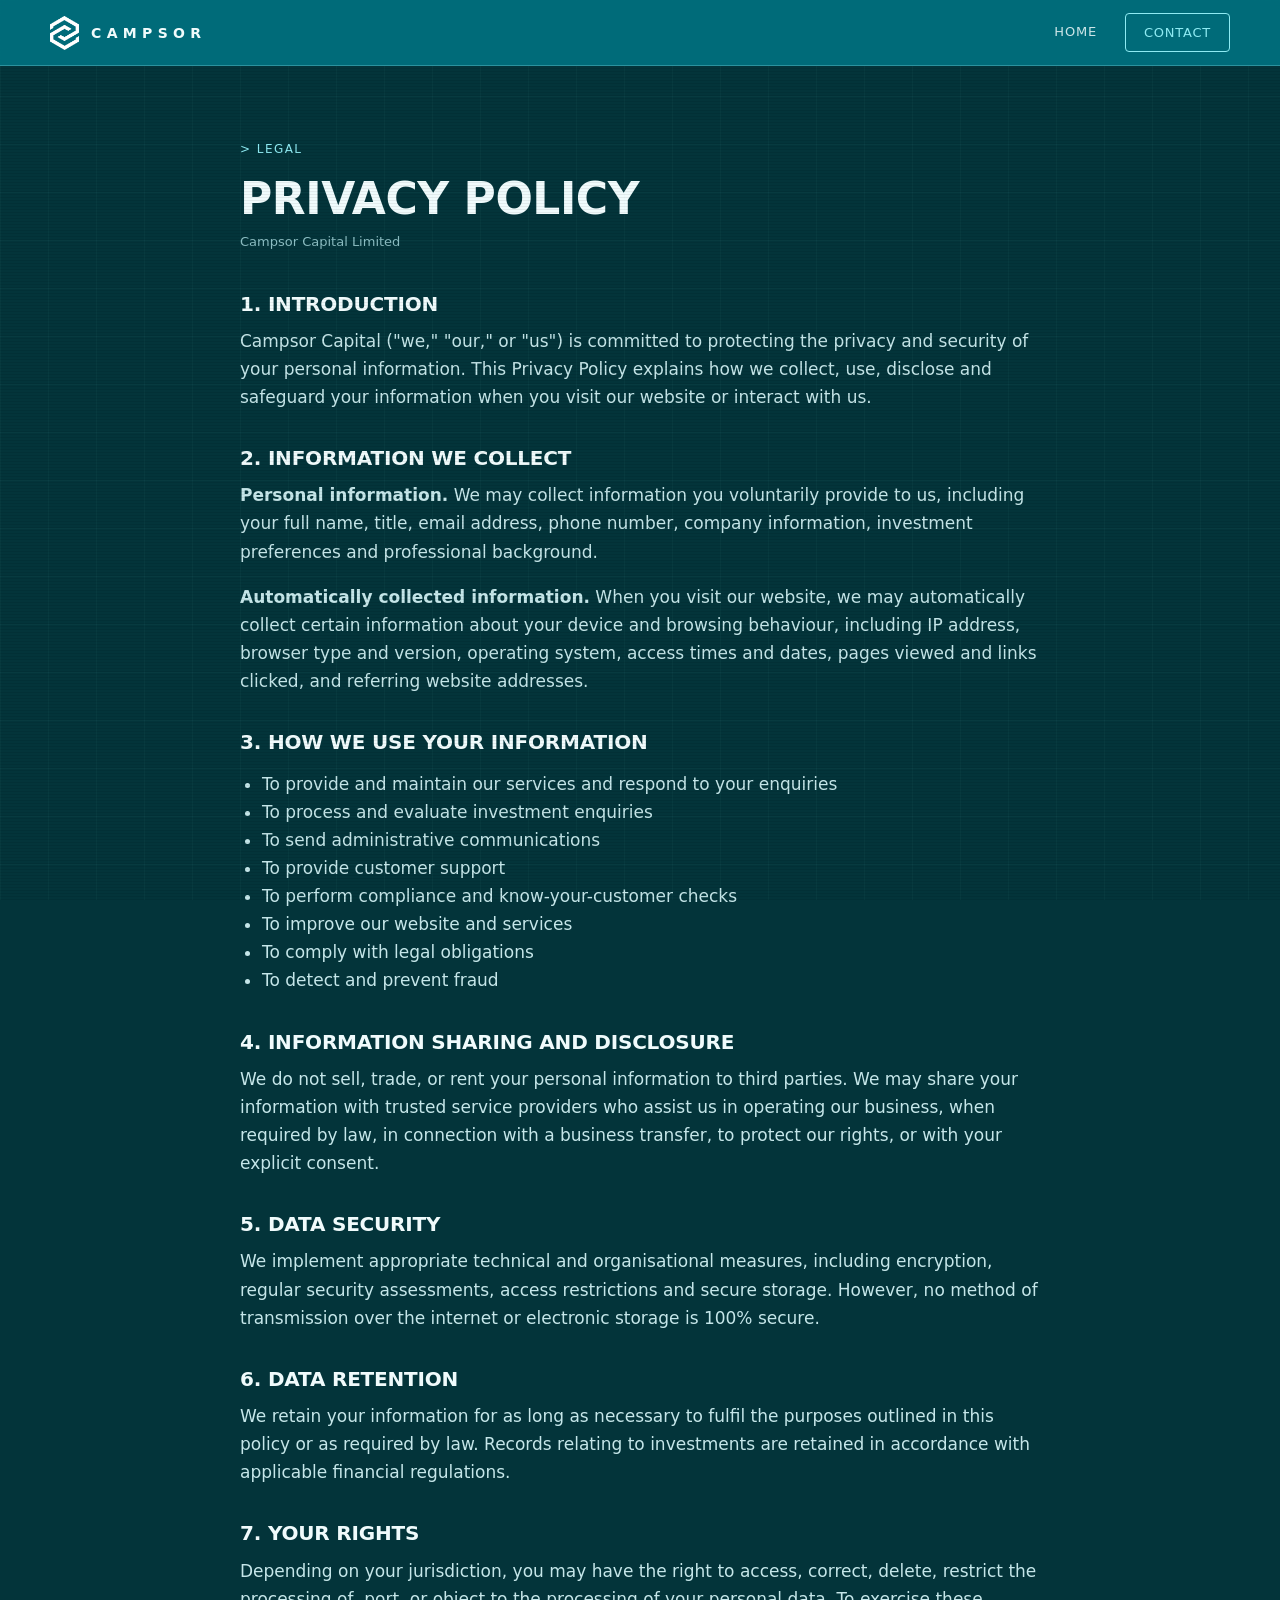
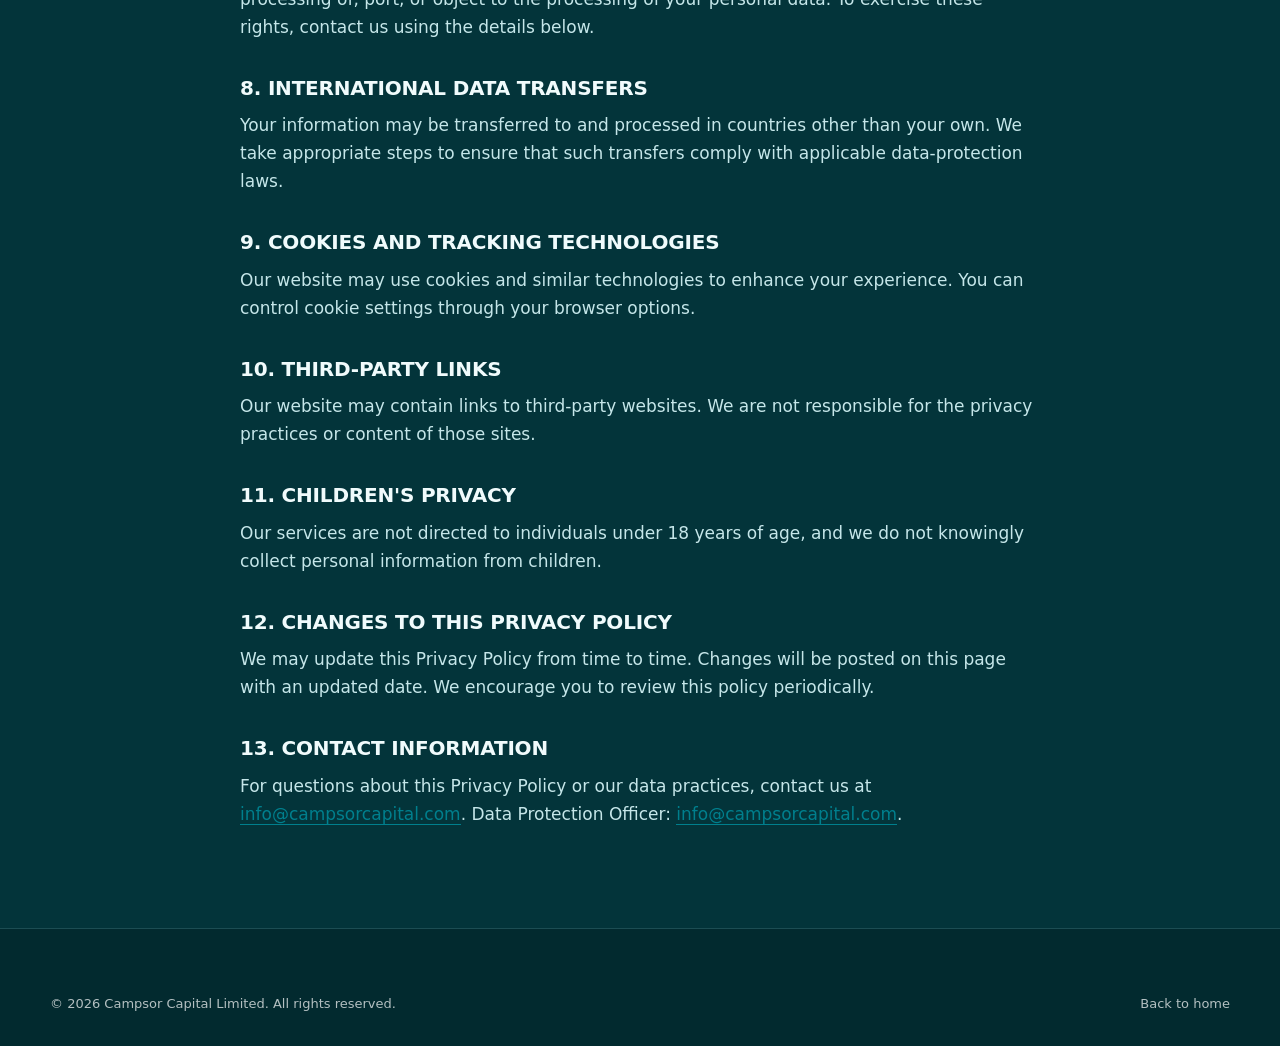
==== commit 2572eeea: "About: drop Venues/Regulation; remove exposed contact email; defaults Terminal Teal + Roboto Co-Auth" ====
--- a/privacy.html
+++ b/privacy.html
@@ -9,10 +9,10 @@
   <link rel="preconnect" href="https://fonts.googleapis.com">
   <link rel="preconnect" href="https://fonts.gstatic.com" crossorigin>
   <link href="https://fonts.googleapis.com/css2?family=Inter:wght@300;400;500;600;700&family=IBM+Plex+Mono:wght@400;500&display=swap" rel="stylesheet">
-  <link rel="stylesheet" href="css/style.css">
-  <link rel="stylesheet" href="css/themes.css">
-  <link rel="stylesheet" href="css/themes-2.css">
-  <script>(function(){try{var t=localStorage.getItem("campsor-theme")||"navy";document.documentElement.setAttribute("data-theme",t);}catch(e){}})();</script>
+  <link rel="stylesheet" href="css/style.css?v=__BUILD__">
+  <link rel="stylesheet" href="css/themes.css?v=__BUILD__">
+  <link rel="stylesheet" href="css/themes-2.css?v=__BUILD__">
+  <script>(function(){try{var t=localStorage.getItem("campsor-theme")||"tech-teal";document.documentElement.setAttribute("data-theme",t);document.documentElement.setAttribute("data-font",localStorage.getItem("campsor-font")||"roboto");}catch(e){}})();</script>
   <style>
     .legal { padding: 140px 0 100px; }
     .legal .container { max-width: 800px; }
--- a/css/style.css
+++ b/css/style.css
@@ -351,6 +351,18 @@
 .footer__legal p { margin-bottom: 10px; }
 .footer__bottom { display: flex; justify-content: space-between; gap: 16px; flex-wrap: wrap; padding-top: 20px; border-top: 1px solid var(--line-on-dark); font-size: 13px; }
 
+/* Back to top */
+.to-top {
+  position: fixed; left: 18px; bottom: 18px; z-index: 45;
+  width: 44px; height: 44px; border-radius: 50%; display: grid; place-items: center;
+  background: var(--teal); color: #fff; box-shadow: 0 12px 30px -12px rgba(6,39,58,.6);
+  opacity: 0; transform: translateY(12px); pointer-events: none;
+  transition: opacity .3s var(--ease), transform .3s var(--ease), background .2s;
+}
+.to-top.is-visible { opacity: 1; transform: none; pointer-events: auto; }
+.to-top:hover { background: var(--teal-600); }
+@media (max-width: 560px) { .to-top { left: 12px; bottom: 12px; width: 40px; height: 40px; } }
+
 /* Reveal on scroll */
 .reveal { opacity: 0; transform: translateY(18px); transition: opacity .7s var(--ease), transform .7s var(--ease); }
 .reveal.is-visible { opacity: 1; transform: none; }
@@ -368,8 +380,11 @@
   .partners { grid-template-columns: repeat(2, 1fr); }
 }
 @media (max-width: 880px) {
+  /* backdrop-filter would make .nav the containing block of the fixed drawer: disable it on mobile */
+  .nav { backdrop-filter: none; -webkit-backdrop-filter: none; background: rgba(6, 39, 58, 0.94); }
+  body.menu-open { overflow: hidden; }
   .nav__links {
-    position: fixed; top: 0; right: 0; bottom: 0; width: min(320px, 85vw);
+    position: fixed; top: 0; right: 0; bottom: 0; width: min(320px, 85vw); z-index: 55; overflow-y: auto;
     flex-direction: column; gap: 4px; padding: 96px 22px 32px;
     background: var(--navy); transform: translateX(100%); transition: transform .35s var(--ease);
     box-shadow: -20px 0 60px rgba(0,0,0,.35);
--- a/css/themes.css
+++ b/css/themes.css
@@ -15,6 +15,7 @@
 [data-theme="teal"] .nav__links a.nav__cta { background: var(--navy); }
 [data-theme="teal"] .nav__links a.nav__cta:hover { background: var(--navy-700); }
 [data-theme="teal"] .nav__links a::after { background: #fff; }
+@media (max-width: 880px) { [data-theme="teal"] .nav__links { background: var(--teal-600); } }
 
 [data-theme="teal"] .hero { background: var(--teal); }
 [data-theme="teal"] .hero__photo { opacity: .75; filter: saturate(.85) contrast(1.05); }
@@ -43,6 +44,8 @@
 [data-theme="teal"] .footer { background: var(--teal-600); color: rgba(255,255,255,.85); }
 [data-theme="teal"] .footer__legal { color: rgba(255,255,255,.75); }
 [data-theme="teal"] .chart__tip { background: var(--teal-600); }
+[data-theme="teal"] .to-top { background: var(--navy); }
+[data-theme="teal"] .to-top:hover { background: var(--navy-700); }
 
 /* ---------- Theme C: Light Institutional - airy, white with teal accents ---------- */
 [data-theme="light"] .nav { background: rgba(255,254,248,.86); border-bottom-color: var(--line); }
@@ -57,6 +60,7 @@
 [data-theme="light"] .nav__social a:hover { background: rgba(6,39,58,.06); color: var(--navy); }
 [data-theme="light"] .nav__burger span { background: var(--navy); }
 @media (max-width: 880px) {
+  [data-theme="light"] .nav { background: rgba(255,254,248,.97); }
   [data-theme="light"] .nav__links { background: var(--paper); }
   [data-theme="light"] .nav__links a { color: var(--navy); }
 }
@@ -116,7 +120,7 @@
    Theme switcher (preview only) - remove once a variant is chosen
    ========================================================================== */
 .theme-switch {
-  position: fixed; right: 18px; bottom: 18px; z-index: 90;
+  position: fixed; right: 18px; bottom: 18px; z-index: 40;
   display: flex; gap: 4px; padding: 5px; border-radius: 999px;
   background: rgba(6,39,58,.92); border: 1px solid rgba(255,255,255,.15); box-shadow: 0 12px 40px -12px rgba(0,0,0,.5);
   backdrop-filter: blur(10px);
--- a/css/themes-2.css
+++ b/css/themes-2.css
@@ -109,6 +109,7 @@
 [data-theme^="tech"] .brand__word { letter-spacing: .38em; }
 [data-theme="tech-light"] .nav .brand__mark { content: url("../assets/mark-navy.png"); }
 @media (max-width: 880px) {
+  [data-theme^="tech"] .nav { background: var(--nav-bg-solid); }
   [data-theme^="tech"] .nav__links { background: var(--paper-2); border-left: 1px solid var(--line); }
 }
 
@@ -347,7 +348,7 @@
 }
 @keyframes auroraDrift { to { transform: translate3d(3%, -2%, 0) scale(1.06); } }
 @media (prefers-reduced-motion: reduce) { [data-theme^="aurora"] body::before { animation: none; } }
-[data-theme^="aurora"] .section, [data-theme^="aurora"] .hero, [data-theme^="aurora"] .footer, [data-theme^="aurora"] .nav { position: relative; z-index: 1; }
+[data-theme^="aurora"] .section, [data-theme^="aurora"] .hero, [data-theme^="aurora"] .footer { position: relative; z-index: 1; }
 
 /* nav */
 [data-theme^="aurora"] .nav { position: fixed; background: var(--nav-bg); border-bottom-color: var(--line); }
@@ -364,6 +365,7 @@
 [data-theme^="aurora"] .nav__burger span { background: var(--nav-ink); }
 [data-theme="aurora-light"] .nav .brand__mark { content: url("../assets/mark-navy.png"); }
 @media (max-width: 880px) {
+  [data-theme^="aurora"] .nav { background: var(--nav-bg-solid); }
   [data-theme^="aurora"] .nav__links { background: var(--paper); border-left: 1px solid var(--line); }
 }
 
@@ -491,9 +493,29 @@
    ========================================================================== */
 .theme-switch { flex-direction: column; gap: 3px; padding: 8px 10px; border-radius: 12px; }
 .theme-switch__row { display: flex; align-items: center; gap: 3px; }
-.theme-switch__fam { width: 76px; font: 600 10px/1 var(--font-mono, monospace); letter-spacing: .08em; text-transform: uppercase; color: rgba(255,255,255,.5); }
+.theme-switch__fam { width: 84px; white-space: nowrap; font: 600 10px/1 var(--font-mono, monospace); letter-spacing: .08em; text-transform: uppercase; color: rgba(255,255,255,.5); }
 .theme-switch button { padding: 7px 11px; font-size: 12px; }
 .theme-switch__all { width: auto; height: 28px; padding: 0 10px; border-radius: 8px; color: rgba(255,255,255,.75); font: 600 11px/1 var(--font-sans, sans-serif); text-decoration: none; display: inline-flex; align-items: center; gap: 6px; margin-left: auto; }
 .theme-switch__all:hover { color: #fff; background: rgba(255,255,255,.1); }
 .theme-switch__head { display: flex; align-items: center; margin-bottom: 4px; }
 @media (max-width: 560px) { .theme-switch__fam { width: 64px; } .theme-switch button { padding: 6px 8px; font-size: 11px; } }
+
+/* back-to-top button in families 2 and 3 */
+[data-theme^="tech"] .to-top { border-radius: 4px; background: var(--acc); color: var(--acc-ink); box-shadow: 0 0 24px -6px rgba(var(--acc-rgb),.7); }
+[data-theme^="tech"] .to-top:hover { filter: brightness(1.1); }
+[data-theme^="aurora"] .to-top { background: var(--cta-grad); color: #fff; }
+[data-theme="aurora"] .to-top { color: var(--acc-ink); }
+[data-theme="aurora-teal"] .to-top { color: #fff; }
+
+/* ==========================================================================
+   Font test: ?font=roboto  -  Roboto Regular for text, Roboto Bold for headings/buttons
+   ========================================================================== */
+[data-font="roboto"] { --font-sans: "Roboto", system-ui, -apple-system, "Segoe UI", sans-serif; --font-mono: "Roboto", system-ui, sans-serif; }
+[data-font="roboto"] body { font-weight: 400; }
+[data-font="roboto"] h1, [data-font="roboto"] h2, [data-font="roboto"] h3, [data-font="roboto"] .btn,
+[data-font="roboto"] .brand__word, [data-font="roboto"] .perf-table thead th, [data-font="roboto"] .perf-table tbody th,
+[data-font="roboto"] .perf-table__annual { font-weight: 700; }
+[data-font="roboto"] .eyebrow, [data-font="roboto"] .facts__k, [data-font="roboto"] .member__role, [data-font="roboto"] .field span,
+[data-font="roboto"] .hero__ticks, [data-font="roboto"] .pillar__num { font-weight: 500; letter-spacing: .12em; }
+[data-font="roboto"] .perf-table { font-size: 14px; }
+[data-font="roboto"][data-theme^="tech"] h1 { font-weight: 700; letter-spacing: -.01em; }
